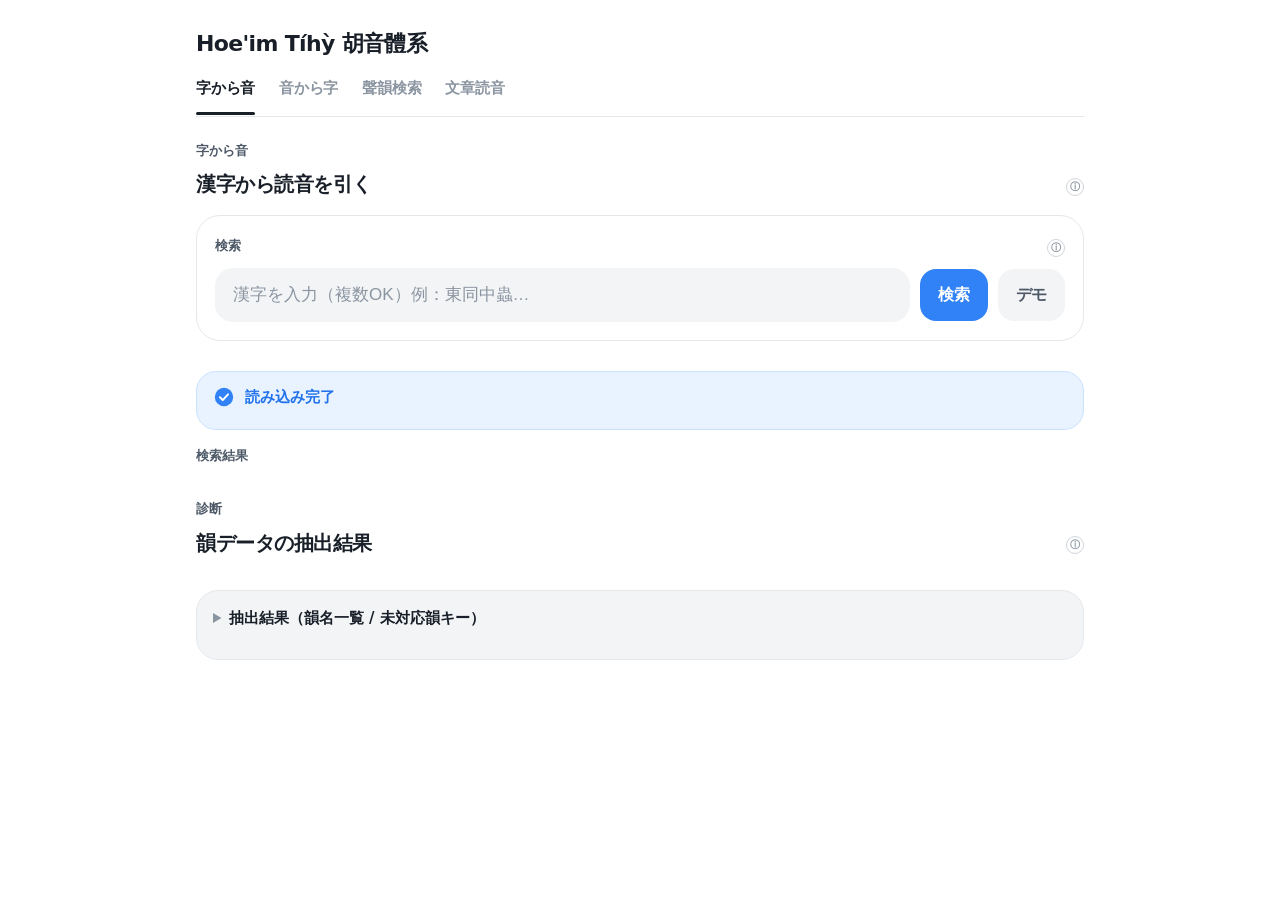
==== index.html @ c892bff5 "Add files via upload" ====
<!doctype html>
<html lang="ja">
<head>
  <meta charset="utf-8" />
  <meta name="viewport" content="width=device-width,initial-scale=1" />
  <title>Hoe'im Tíhỳ 胡音體系 | 字から音</title>
  <link rel="stylesheet" href="./site.css?v=20260403n" />
</head>
<body>
<div class="wrap">
  <header class="siteHeader">
    <a class="brand" href="./index.html">Hoe'im Tíhỳ 胡音體系</a>
    <nav class="siteTabs" aria-label="Section navigation">
      <a class="siteTab current" href="./index.html">字から音</a>
      <a class="siteTab" href="./sound-search.html">音から字</a>
      <a class="siteTab" href="./mc-tools.html">聲韻検索</a>
      <a class="siteTab" href="./text-reader.html">文章読音</a>
    </nav>
  </header>

  <section class="card toolCard">
    <div>
      <div class="sectionLabel">字から音</div>
      <div class="sectionHeaderRow">
        <h2 class="sectionTitle">漢字から読音を引く</h2>
        <details class="infoToggle">
          <summary aria-label="このページと使い方"><span class="infoIcon" aria-hidden="true">ⓘ</span></summary>
          <div class="infoPanel">
            <div class="infoLine">同じ辞書を使って、字から音、音から字、聲韻検索、文章読音を切り替えながら確認できます。</div>
            <div class="infoLine">複数字をまとめて検索して、読音と中古音情報を一件ずつ確認できます。</div>
          </div>
        </details>
      </div>
    </div>

    <div class="filterPanel searchPanel">
      <div class="sectionHeaderRow sectionHeaderRowLabel">
        <div class="sectionLabel">検索</div>
        <details class="infoToggle">
          <summary aria-label="検索ヒント"><span class="infoIcon" aria-hidden="true">ⓘ</span></summary>
          <div class="infoPanel">同一字に複数音があればリスト表示します。</div>
        </details>
      </div>
      <div class="row">
        <input id="q" type="text" aria-label="検索する漢字" placeholder="漢字を入力（複数OK）例：東同中蟲…" autocomplete="off" />
        <button id="searchBtn" class="btnAccent">検索</button>
        <button id="demoBtn" class="btnSecondary">デモ</button>
      </div>
    </div>

    <div id="status" class="status warn">辞書を自動読み込み中…</div>

    <div>
      <div class="sectionLabel">検索結果</div>
      <div id="out" class="out"></div>
    </div>
  </section>

  <section class="card toolCard">
    <div>
      <div class="sectionLabel">診断</div>
      <div class="sectionHeaderRow">
        <h2 class="sectionTitle">韻データの抽出結果</h2>
        <details class="infoToggle">
          <summary aria-label="この欄の説明"><span class="infoIcon" aria-hidden="true">ⓘ</span></summary>
          <div class="infoPanel">辞書読み込み時に収集した韻名一覧と未対応キーを確認できます。</div>
        </details>
      </div>
    </div>
    <details>
      <summary>抽出結果（韻名一覧 / 未対応韻キー）</summary>
      <div class="small">
        <div class="mono" style="margin:8px 0 4px">韻名（rimeName）一覧</div>
        <textarea id="rimeNames" readonly></textarea>
        <div class="mono" style="margin:10px 0 4px">未対応の韻キー（RIME_ROMAN に無い）</div>
        <textarea id="missingKeys" readonly></textarea>
      </div>
    </details>
  </section>
</div>

<script src="./Kuankhiunn0704.txt.js?v=20260331a"></script>
<script src="./dictionary-core.js?v=20260421a"></script>
<script>
const core = window.HuDictionaryCore;
let dictionary = null;
const DEFAULT_SOURCE_URL = `./${core.LOCAL_SOURCE_NAME}`;

function setStatus(msg, kind = "warn"){
  const el = document.getElementById("status");
  el.className = `status ${kind}`;
  if (kind === "ok") {
    el.innerHTML = `
      <span class="statusContent">
        <span class="statusCheck" aria-hidden="true">
          <svg viewBox="0 0 24 24" focusable="false">
            <circle class="statusCheckCircle" cx="12" cy="12" r="10"></circle>
            <path class="statusCheckMark" d="M7.6 12.3l3 3.1 5.8-6.2"></path>
          </svg>
        </span>
        <span class="statusText">${core.escapeHtml(msg)}</span>
      </span>
    `;
    return;
  }
  el.textContent = msg;
}

function fillDiagnostics(dict){
  document.getElementById("rimeNames").value = dict.rimeNames.join("\n");
  document.getElementById("missingKeys").value = dict.missingKeys.join("\n");
}

function render(){
  const out = document.getElementById("out");
  out.innerHTML = "";

  if (!dictionary){
    out.innerHTML = '<div class="status warn">DBが未読み込みです。</div>';
    return;
  }

  const input = document.getElementById("q").value.trim();
  if (!input) return;

  const chars = Array.from(input).filter(core.isCjkIdeograph);
  if (chars.length === 0) return;

  for (const ch of chars){
    const hits = dictionary.charIndex.get(ch) || [];
    const block = document.createElement("div");
    block.className = "charBlock";

    const title = document.createElement("div");
    title.className = "charTitle";
    title.innerHTML = `<div class="han">${core.escapeHtml(ch)}</div><div class="meta">一致件数：${hits.length}</div>`;
    block.appendChild(title);

    if (!hits.length){
      const empty = document.createElement("div");
      empty.className = "status warn";
      empty.textContent = "該当なし";
      block.appendChild(empty);
      out.appendChild(block);
      continue;
    }

    hits.forEach((entry, index) => {
      const div = document.createElement("div");
      div.className = "entry";
      div.innerHTML = `
        <div class="entryHeader">
          <span class="tag">#${index + 1}</span>
          <span class="tag">小韻：${core.escapeHtml(entry.xiaoyun)}</span>
          <span class="tag">中古：${core.escapeHtml(entry.mc.initialMu)} + ${core.escapeHtml(entry.mc.rimeKey)}（${core.escapeHtml(entry.mc.tone)}）</span>
        </div>
        <div class="reading mono">${core.escapeHtml(entry.conv.ok ? entry.conv.reading : "（変換エラー）")}</div>
        <div class="small mono">${core.escapeHtml(entry.conv.ok ? `init=${entry.conv.debug.initialRoman || "∅"} / rime=${entry.conv.debug.rimeRoman} / 乙類=${entry.conv.debug.isB}` : entry.conv.error)}</div>
      `;
      block.appendChild(div);
    });

    out.appendChild(block);
  }
}

async function loadDictionary(rawUrl = DEFAULT_SOURCE_URL){
  try {
    setStatus(`取得中… ${core.normalizeTextUrl(rawUrl)}`, "warn");
    const result = await core.loadDictionaryFromUrl(rawUrl);
    dictionary = result.dictionary;
    fillDiagnostics(dictionary);
    setStatus(
      "読み込み完了",
      dictionary.stats.missingCount ? "warn" : "ok"
    );
    render();
  } catch (error) {
    setStatus(`取得失敗：${String(error)}`, "bad");
  }
}

document.getElementById("searchBtn").addEventListener("click", render);
document.getElementById("q").addEventListener("keydown", (e) => {
  if (e.key === "Enter") render();
});
document.getElementById("demoBtn").addEventListener("click", () => {
  document.getElementById("q").value = "春眠不覺曉";
  render();
});

window.addEventListener("DOMContentLoaded", () => {
  loadDictionary();
});
</script>
</body>
</html>
---- site.css ----
:root {
  color-scheme: light;
  --bg: #ffffff;
  --surface: #ffffff;
  --surface-soft: #f2f4f6;
  --surface-muted: #eef2f5;
  --surface-accent: #e8f3ff;
  --line: #e5e8eb;
  --line-strong: #d1d6db;
  --text: #191f28;
  --text-soft: #4e5968;
  --text-muted: #8b95a1;
  --accent: #3182f6;
  --accent-strong: #2272eb;
  --accent-soft: #e8f3ff;
  --accent-line: #c9e2ff;
  --danger: #f04452;
  --danger-soft: #ffeeee;
  --danger-line: #ffd4d6;
  --shadow-sm: 0 1px 2px rgba(2, 32, 71, 0.04), 0 8px 24px rgba(2, 32, 71, 0.04);
  --shadow-focus: 0 0 0 4px rgba(49, 130, 246, 0.15);
}

* {
  box-sizing: border-box;
}

html {
  background: var(--bg);
}

body {
  margin: 0;
  background: var(--bg);
  color: var(--text);
  font-family: system-ui, -apple-system, "Segoe UI", Roboto, "Noto Sans JP", sans-serif;
  line-height: 1.5;
}

a {
  color: inherit;
}

.wrap {
  display: flex;
  flex-direction: column;
  gap: 18px;
  max-width: 920px;
  margin: 0 auto;
  padding: 28px 16px 40px;
}

.siteHeader {
  display: flex;
  flex-direction: column;
  gap: 18px;
  padding: 0 0 6px;
}

.brand {
  display: inline-block;
  text-decoration: none;
  color: var(--text);
  font-size: 22px;
  line-height: 31px;
  font-weight: 700;
  letter-spacing: -0.03em;
}

.siteTabs {
  display: flex;
  align-items: center;
  gap: 24px;
  overflow-x: auto;
  padding-bottom: 2px;
  border-bottom: 1px solid var(--line);
  scrollbar-width: none;
}

.siteTabs::-webkit-scrollbar {
  display: none;
}

.siteTab {
  position: relative;
  flex: 0 0 auto;
  padding: 0 0 14px;
  text-decoration: none;
  color: var(--text-muted);
  font-size: 15px;
  line-height: 22.5px;
  font-weight: 600;
  letter-spacing: -0.015em;
  transition: color 0.18s ease;
}

.siteTab:hover,
.siteTab.current {
  color: var(--text);
}

.siteTab.current::after {
  content: "";
  position: absolute;
  left: 0;
  right: 0;
  bottom: -1px;
  height: 3px;
  border-radius: 999px;
  background: var(--text);
}

.pageLead {
  margin: 0 0 14px;
  color: var(--text-soft);
  font-size: 15px;
  line-height: 22.5px;
  max-width: 680px;
}

.infoToggle {
  position: relative;
  display: inline-block;
  flex: 0 0 auto;
  margin: 0;
  padding: 0;
  border: 0;
  background: transparent;
}

.infoToggle summary {
  display: inline-flex;
  align-items: center;
  justify-content: center;
  width: 18px;
  height: 18px;
  padding: 0;
  border-radius: 999px;
  border: 1px solid var(--line-strong);
  background: var(--surface);
  box-shadow: none;
  color: var(--text-muted);
  cursor: pointer;
  list-style: none;
  font-size: 10px;
  line-height: 1;
  font-weight: 700;
  transition: background-color 0.18s ease, color 0.18s ease, border-color 0.18s ease, box-shadow 0.18s ease;
}

.infoToggle summary::-webkit-details-marker {
  display: none;
}

.infoToggle summary:hover {
  background: var(--surface-soft);
  color: var(--text-soft);
}

.infoToggle[open] summary {
  background: var(--surface);
  color: var(--accent-strong);
  border-color: var(--accent-strong);
  box-shadow: 0 8px 20px rgba(49, 130, 246, 0.12);
}

.infoIcon {
  display: inline-flex;
  align-items: center;
  justify-content: center;
  width: 100%;
  height: 100%;
  color: currentColor;
  font-size: 10px;
  line-height: 1;
  font-weight: 700;
  font-style: normal;
}

.infoToggle[open] .infoIcon {
  color: currentColor;
}

.infoPanel {
  position: absolute;
  right: 0;
  left: auto;
  top: calc(100% + 12px);
  z-index: 40;
  width: min(420px, calc(100vw - 48px));
  padding: 14px 16px;
  border: 1px solid var(--line);
  border-radius: 22px;
  background: var(--surface);
  color: var(--text-soft);
  box-shadow: 0 18px 40px rgba(25, 31, 40, 0.12), 0 2px 6px rgba(25, 31, 40, 0.06);
  font-size: 15px;
  line-height: 22.5px;
  animation: infoPopupIn 180ms ease-out;
}

.infoLine + .infoLine {
  margin-top: 8px;
}

@keyframes infoPopupIn {
  0% {
    opacity: 0;
    transform: translateY(-4px) scale(0.98);
  }
  100% {
    opacity: 1;
    transform: translateY(0) scale(1);
  }
}

.sectionHeaderRow {
  display: flex;
  align-items: center;
  justify-content: space-between;
  gap: 12px;
}

.sectionHeaderRowLabel {
  margin-bottom: 10px;
}

.sectionHeaderRow .sectionTitle,
.sectionHeaderRow .sectionLabel {
  margin: 0;
}

.card {
  padding: 0;
  border: 0;
  border-radius: 0;
  background: transparent;
  box-shadow: none;
}

.grid2 {
  display: grid;
  grid-template-columns: 1fr 1fr;
  gap: 12px;
}

.row {
  display: flex;
  flex-wrap: wrap;
  align-items: center;
  gap: 10px;
}

.actionRow {
  margin-top: 18px;
}

input[type="text"],
input[type="url"],
textarea {
  appearance: none;
  width: 100%;
  border: 0;
  border-radius: 18px;
  background: var(--surface-soft);
  color: var(--text);
  transition: box-shadow 0.18s ease, background-color 0.18s ease;
}

input[type="text"],
input[type="url"] {
  flex: 1 1 280px;
  min-width: 0;
  min-height: 54px;
  padding: 0 18px;
  font-size: 17px;
  line-height: 25.5px;
  font-weight: 500;
}

textarea {
  min-height: 148px;
  padding: 16px 18px;
  resize: vertical;
  font-size: 15px;
  line-height: 22.5px;
  font-family: system-ui, -apple-system, "Segoe UI", Roboto, "Noto Sans JP", sans-serif;
}

input::placeholder,
textarea::placeholder {
  color: var(--text-muted);
}

input[type="text"]:focus,
input[type="url"]:focus,
textarea:focus {
  outline: none;
  background: var(--surface);
  box-shadow: var(--shadow-focus);
}

#rimeNames,
#missingKeys {
  font-family: ui-monospace, SFMono-Regular, Menlo, Consolas, monospace;
  font-size: 13px;
  line-height: 19.5px;
}

button {
  touch-action: manipulation;
  -webkit-tap-highlight-color: rgba(0, 0, 0, 0);
  display: inline-flex;
  align-items: center;
  justify-content: center;
  min-height: 52px;
  padding: 0 18px;
  border: 0;
  border-radius: 16px;
  background: var(--surface-soft);
  color: var(--text-soft);
  cursor: pointer;
  font-size: 16px;
  line-height: 24px;
  font-weight: 600;
  letter-spacing: -0.02em;
  transition: background-color 0.18s ease, color 0.18s ease, box-shadow 0.18s ease, transform 0.18s ease;
}

button:hover {
  background: var(--surface-muted);
}

button:focus-visible {
  outline: none;
  box-shadow: var(--shadow-focus);
}

button:active {
  transform: translateY(1px);
}

.btnAccent {
  background: var(--accent);
  color: #ffffff;
}

.btnAccent:hover {
  background: var(--accent-strong);
}

.btnSecondary {
  background: var(--surface-soft);
  color: var(--text-soft);
}

.btnSecondary:hover {
  background: var(--surface-muted);
  color: var(--text);
}

.hint {
  margin-top: 10px;
  color: var(--text-soft);
  font-size: 13px;
  line-height: 19.5px;
}

.status {
  margin-top: 14px;
  padding: 14px 16px;
  border: 1px solid var(--line);
  border-radius: 20px;
  background: var(--surface-soft);
  color: var(--text-soft);
  font-size: 15px;
  line-height: 22.5px;
  font-weight: 600;
}

.statusContent {
  display: inline-flex;
  align-items: center;
  gap: 10px;
}

.statusText {
  display: inline-block;
}

.statusCheck {
  width: 22px;
  height: 22px;
  flex: 0 0 auto;
}

.statusCheck svg {
  display: block;
  width: 100%;
  height: 100%;
}

.statusCheckCircle {
  fill: var(--accent);
  transform-origin: 50% 50%;
  animation: statusCheckPop 360ms cubic-bezier(0.2, 0.9, 0.28, 1.12) both;
}

.statusCheckMark {
  fill: none;
  stroke: #ffffff;
  stroke-width: 2.2;
  stroke-linecap: round;
  stroke-linejoin: round;
  stroke-dasharray: 16;
  stroke-dashoffset: 16;
  animation: statusCheckDraw 260ms ease-out 120ms forwards;
}

.ok {
  background: var(--accent-soft);
  border-color: var(--accent-line);
  color: var(--accent-strong);
}

.warn {
  background: var(--surface-soft);
  border-color: var(--line);
  color: var(--text-soft);
}

.bad {
  background: var(--danger-soft);
  border-color: var(--danger-line);
  color: var(--danger);
}

@keyframes statusCheckPop {
  0% {
    opacity: 0;
    transform: scale(0.72);
  }
  100% {
    opacity: 1;
    transform: scale(1);
  }
}

@keyframes statusCheckDraw {
  0% {
    stroke-dashoffset: 16;
  }
  100% {
    stroke-dashoffset: 0;
  }
}

.out {
  display: flex;
  flex-direction: column;
  gap: 16px;
  margin-top: 16px;
}

.charBlock {
  padding: 18px;
  border: 1px solid var(--line);
  border-radius: 24px;
  background: var(--surface-soft);
}

.charTitle {
  display: flex;
  align-items: center;
  justify-content: space-between;
  gap: 12px;
  flex-wrap: wrap;
}

.han,
.readingHeading {
  color: var(--text);
  font-size: 22px;
  line-height: 31px;
  font-weight: 700;
  letter-spacing: -0.03em;
}

.meta {
  color: var(--text-soft);
  font-size: 13px;
  line-height: 19.5px;
}

.entry {
  margin-top: 12px;
  padding: 16px;
  border-radius: 22px;
  background: var(--surface);
  box-shadow: inset 0 0 0 1px var(--line);
}

.entryHeader {
  display: flex;
  align-items: center;
  flex-wrap: wrap;
  gap: 8px;
}

.tag {
  display: inline-flex;
  align-items: center;
  min-height: 28px;
  padding: 0 10px;
  border-radius: 999px;
  background: var(--surface-soft);
  color: var(--text-soft);
  box-shadow: inset 0 0 0 1px var(--line);
  font-size: 12px;
  line-height: 18px;
  font-weight: 600;
}

.mono {
  font-family: ui-monospace, SFMono-Regular, Menlo, Consolas, monospace;
}

.reading {
  margin-top: 10px;
  color: var(--text);
  font-size: 20px;
  line-height: 29px;
  font-weight: 700;
}

.small {
  margin-top: 8px;
  color: var(--text-soft);
  font-size: 13px;
  line-height: 19.5px;
}

.resultsSummary {
  padding: 12px 14px;
  border-radius: 18px;
  background: var(--surface-soft);
  color: var(--text-soft);
  font-size: 13px;
  line-height: 19.5px;
}

.resultsSummary:empty,
.selectionMeta:empty {
  display: none;
}

.charGrid {
  display: grid;
  grid-template-columns: repeat(auto-fit, minmax(140px, 1fr));
  gap: 12px;
  margin-top: 14px;
}

.charTile {
  min-width: 0;
  padding: 16px 14px;
  border: 1px solid var(--line);
  border-radius: 22px;
  background: var(--surface);
  text-align: left;
}

.charTileHan {
  color: var(--text);
  font-size: 28px;
  line-height: 1.05;
  font-weight: 700;
  letter-spacing: -0.03em;
}

.charTileMeta {
  margin-top: 8px;
  color: var(--text-soft);
  font-size: 12px;
  line-height: 18px;
}

.charTileReadings {
  display: flex;
  flex-wrap: wrap;
  justify-content: flex-start;
  gap: 6px;
  margin-top: 12px;
}

.readingChip {
  display: inline-flex;
  align-items: center;
  min-height: 28px;
  padding: 0 10px;
  border-radius: 999px;
  background: var(--surface-soft);
  color: var(--text-soft);
  box-shadow: inset 0 0 0 1px rgba(78, 89, 104, 0.08);
  font-size: 12px;
  line-height: 18px;
  font-weight: 600;
}

.readingChip.matched {
  background: var(--accent-soft);
  color: var(--accent-strong);
  box-shadow: inset 0 0 0 1px var(--accent-line);
}

details {
  margin-top: 16px;
  padding: 0 16px 16px;
  border: 1px solid var(--line);
  border-radius: 22px;
  background: var(--surface-soft);
}

summary {
  padding: 16px 0 14px;
  cursor: pointer;
  color: var(--text);
  font-size: 15px;
  line-height: 22.5px;
  font-weight: 600;
}

summary::marker {
  color: var(--text-muted);
}

.toolGrid {
  display: grid;
  grid-template-columns: minmax(0, 1.15fr) minmax(0, 0.85fr);
  gap: 16px;
  margin-top: 16px;
}

.toolCard {
  display: flex;
  flex-direction: column;
  gap: 16px;
}

.sectionTitle {
  margin: 0;
  color: var(--text);
  font-size: 20px;
  line-height: 29px;
  font-weight: 700;
  letter-spacing: -0.025em;
}

.sectionLead {
  margin: 0;
  color: var(--text-soft);
  font-size: 15px;
  line-height: 22.5px;
}

.filterPanels {
  display: grid;
  grid-template-columns: 1fr 1fr;
  gap: 14px;
}

.filterPanel {
  padding: 18px;
  border: 1px solid var(--line);
  border-radius: 24px;
  background: var(--surface-soft);
}

.searchPanel {
  background: var(--surface);
}

.filterPanelWide {
  grid-column: 1 / -1;
}

.sectionLabel {
  margin: 0 0 10px;
  color: var(--text-soft);
  font-size: 13px;
  line-height: 19.5px;
  font-weight: 600;
}

.optionGroupStack {
  display: flex;
  flex-direction: column;
  gap: 14px;
}

.optionGroup {
  display: flex;
  flex-direction: column;
  gap: 8px;
}

.optionGroupTitle {
  margin: 0;
  color: var(--text);
  font-size: 15px;
  line-height: 22.5px;
  font-weight: 700;
}

.optionGrid {
  display: flex;
  flex-wrap: wrap;
  gap: 8px;
  max-height: 320px;
  overflow: auto;
}

.optionChip {
  min-height: 38px;
  padding: 0 12px;
  border-radius: 999px;
  background: var(--surface);
  color: var(--text-soft);
  box-shadow: inset 0 0 0 1px var(--line);
  font-size: 14px;
  line-height: 21px;
  font-weight: 600;
}

.optionChip:hover {
  background: var(--surface-muted);
}

.optionChip.selected {
  background: var(--accent-soft);
  color: var(--accent-strong);
  box-shadow: inset 0 0 0 1px var(--accent-line);
}

.optionChip.selected:hover {
  background: var(--accent-soft);
}

.selectionMeta {
  color: var(--text-soft);
  font-size: 13px;
  line-height: 19.5px;
}

.textAreaInput,
.textAreaOutput {
  min-height: 180px;
  font-size: 17px;
  line-height: 25.5px;
}

.textAreaOutput {
  min-height: 220px;
}

.transcriptionComposer {
  min-height: 220px;
  padding: 16px 18px;
  border: 1px solid var(--line);
  border-radius: 24px;
  background: var(--surface-soft);
  color: var(--text);
  font-size: 17px;
  line-height: 2;
  white-space: pre-wrap;
  word-break: break-word;
}

.transcriptionToken {
  display: inline;
  color: var(--text);
}

.transcriptionHoverTarget {
  display: inline-block;
  cursor: default;
}

.transcriptionMissing {
  color: var(--text-soft);
}

.transcriptionChoices {
  display: inline-flex;
  flex-wrap: wrap;
  gap: 6px;
  margin: 0 2px;
  vertical-align: middle;
}

.transcriptionChoice {
  min-height: 24px;
  padding: 0 8px;
  border-radius: 999px;
  background: var(--surface);
  color: var(--text-soft);
  box-shadow: inset 0 0 0 1px var(--line);
  font-size: 12px;
  line-height: 18px;
  font-weight: 600;
}

.transcriptionChoice:hover {
  background: var(--surface-muted);
}

.transcriptionChoice.selected {
  background: var(--accent-soft);
  color: var(--accent-strong);
  box-shadow: inset 0 0 0 1px var(--accent-line);
}

.transcriptionChoice.selected:hover {
  background: var(--accent-soft);
}

.floatingMemo {
  position: fixed;
  left: 0;
  top: 0;
  z-index: 1000;
  display: none;
  min-height: 24px;
  padding: 4px 8px;
  border: 1px solid rgba(0, 0, 0, 0.08);
  border-radius: 10px;
  background: rgba(25, 31, 40, 0.96);
  color: #ffffff;
  box-shadow: 0 10px 24px rgba(0, 0, 0, 0.18);
  font-size: 12px;
  line-height: 18px;
  font-weight: 600;
  white-space: nowrap;
  pointer-events: none;
}

.floatingMemo.visible {
  display: block;
}

@media (max-width: 760px) {
  .wrap {
    padding: 14px 12px 28px;
  }

  .siteHeader,
  .card {
    padding: 0;
    border-radius: 0;
  }

  .brand {
    font-size: 20px;
    line-height: 29px;
  }

  .siteTabs {
    gap: 20px;
  }

  .grid2,
  .toolGrid,
  .filterPanels {
    grid-template-columns: 1fr;
  }

  .row > input[type="text"],
  .row > input[type="url"] {
    flex-basis: 100%;
  }

  .row > button {
    flex: 1 1 140px;
  }

  .charGrid {
    grid-template-columns: repeat(auto-fit, minmax(128px, 1fr));
  }

  .transcriptionComposer,
  .textAreaInput,
  .textAreaOutput {
    min-height: 180px;
  }
}
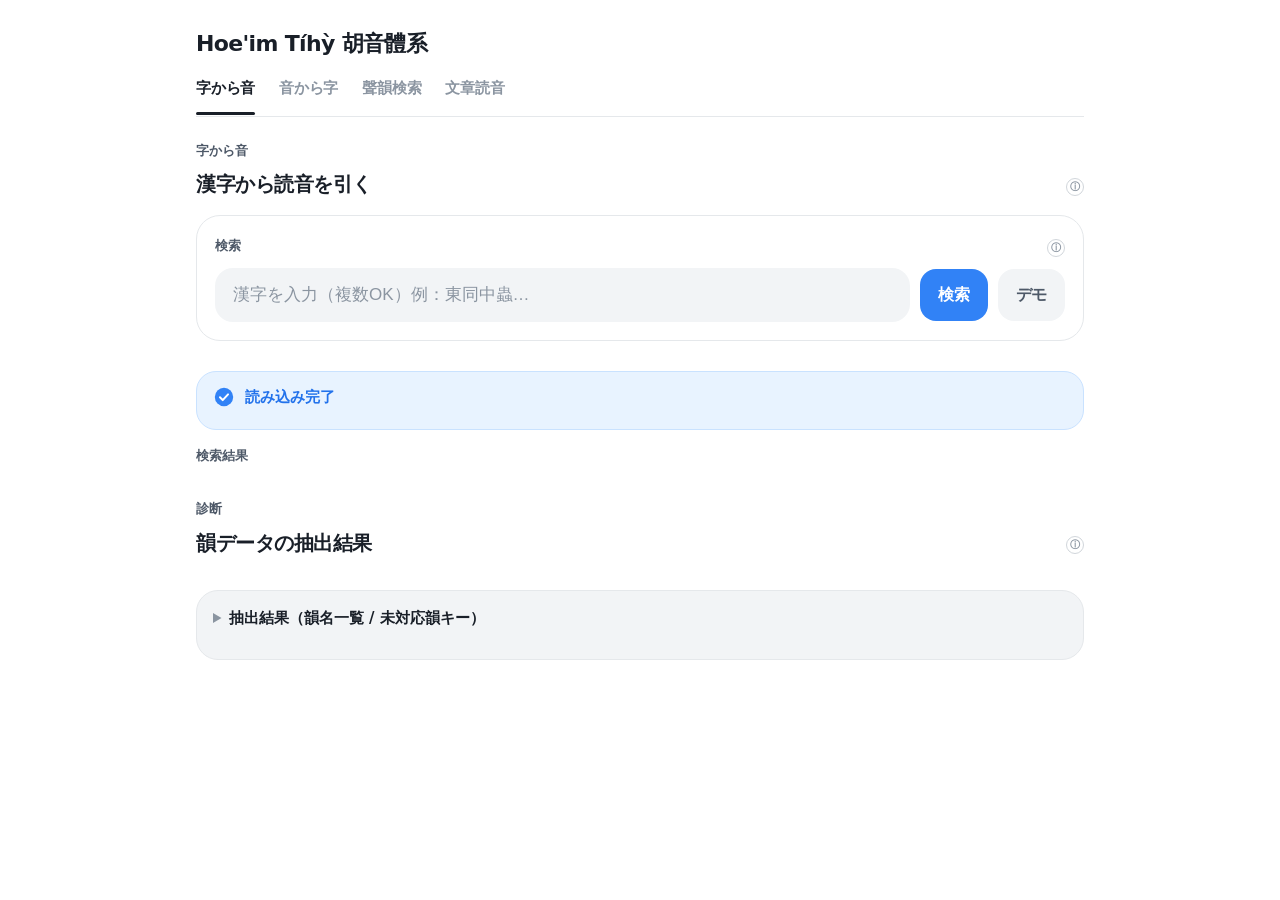
==== commit cb1a5ae1: "Add files via upload" ====
--- a/index.html
+++ b/index.html
@@ -4,7 +4,7 @@
   <meta charset="utf-8" />
   <meta name="viewport" content="width=device-width,initial-scale=1" />
   <title>Hoe'im Tíhỳ 胡音體系 | 字から音</title>
-  <link rel="stylesheet" href="./site.css?v=20260403n" />
+  <link rel="stylesheet" href="./site.css?v=20260512a" />
 </head>
 <body>
 <div class="wrap">
@@ -80,7 +80,7 @@
 </div>
 
 <script src="./Kuankhiunn0704.txt.js?v=20260331a"></script>
-<script src="./dictionary-core.js?v=20260421a"></script>
+<script src="./dictionary-core.js?v=20260512a"></script>
 <script>
 const core = window.HuDictionaryCore;
 let dictionary = null;
@@ -111,6 +111,33 @@
   document.getElementById("missingKeys").value = dict.missingKeys.join("\n");
 }
 
+function renderCharEntry(entry, index){
+  const isPure = entry.readingType === core.READING_TYPE_PURE;
+  const div = document.createElement("div");
+  div.className = isPure ? "entry entryPure" : "entry";
+
+  if (isPure) {
+    div.innerHTML = `
+      <div class="entryHeader">
+        <span class="tag tagPure">#${core.escapeHtml(entry.readingLabel || core.PURE_READING_LABEL)}</span>
+      </div>
+      <div class="reading readingPure mono">${core.escapeHtml(entry.reading)}</div>
+    `;
+    return div;
+  }
+
+  div.innerHTML = `
+    <div class="entryHeader">
+      <span class="tag">#${index + 1}</span>
+      <span class="tag">小韻：${core.escapeHtml(entry.xiaoyun)}</span>
+      <span class="tag">中古：${core.escapeHtml(entry.mc.initialMu)} + ${core.escapeHtml(entry.mc.rimeKey)}（${core.escapeHtml(entry.mc.tone)}）</span>
+    </div>
+    <div class="reading mono">${core.escapeHtml(entry.conv.ok ? entry.conv.reading : "（変換エラー）")}</div>
+    <div class="small mono">${core.escapeHtml(entry.conv.ok ? `init=${entry.conv.debug.initialRoman || "∅"} / rime=${entry.conv.debug.rimeRoman} / 乙類=${entry.conv.debug.isB}` : entry.conv.error)}</div>
+  `;
+  return div;
+}
+
 function render(){
   const out = document.getElementById("out");
   out.innerHTML = "";
@@ -146,18 +173,7 @@
     }
 
     hits.forEach((entry, index) => {
-      const div = document.createElement("div");
-      div.className = "entry";
-      div.innerHTML = `
-        <div class="entryHeader">
-          <span class="tag">#${index + 1}</span>
-          <span class="tag">小韻：${core.escapeHtml(entry.xiaoyun)}</span>
-          <span class="tag">中古：${core.escapeHtml(entry.mc.initialMu)} + ${core.escapeHtml(entry.mc.rimeKey)}（${core.escapeHtml(entry.mc.tone)}）</span>
-        </div>
-        <div class="reading mono">${core.escapeHtml(entry.conv.ok ? entry.conv.reading : "（変換エラー）")}</div>
-        <div class="small mono">${core.escapeHtml(entry.conv.ok ? `init=${entry.conv.debug.initialRoman || "∅"} / rime=${entry.conv.debug.rimeRoman} / 乙類=${entry.conv.debug.isB}` : entry.conv.error)}</div>
-      `;
-      block.appendChild(div);
+      block.appendChild(renderCharEntry(entry, index));
     });
 
     out.appendChild(block);
--- a/site.css
+++ b/site.css
@@ -14,6 +14,10 @@
   --accent-strong: #2272eb;
   --accent-soft: #e8f3ff;
   --accent-line: #c9e2ff;
+  --pure-strong: #2f7d46;
+  --pure-soft: #e8f6ea;
+  --pure-soft-strong: #d8efdd;
+  --pure-line: #bddfc4;
   --danger: #f04452;
   --danger-soft: #ffeeee;
   --danger-line: #ffd4d6;
@@ -500,6 +504,11 @@
   box-shadow: inset 0 0 0 1px var(--line);
 }
 
+.entryPure {
+  background: var(--pure-soft);
+  box-shadow: inset 0 0 0 1px var(--pure-line);
+}
+
 .entryHeader {
   display: flex;
   align-items: center;
@@ -521,6 +530,12 @@
   font-weight: 600;
 }
 
+.tagPure {
+  background: var(--pure-soft);
+  color: var(--pure-strong);
+  box-shadow: inset 0 0 0 1px var(--pure-line);
+}
+
 .mono {
   font-family: ui-monospace, SFMono-Regular, Menlo, Consolas, monospace;
 }
@@ -531,6 +546,10 @@
   font-size: 20px;
   line-height: 29px;
   font-weight: 700;
+}
+
+.readingPure {
+  color: var(--pure-strong);
 }
 
 .small {
@@ -613,6 +632,18 @@
   box-shadow: inset 0 0 0 1px var(--accent-line);
 }
 
+.readingChip.pure {
+  background: var(--pure-soft);
+  color: var(--pure-strong);
+  box-shadow: inset 0 0 0 1px var(--pure-line);
+}
+
+.readingChip.pure.matched {
+  background: var(--pure-soft-strong);
+  color: var(--pure-strong);
+  box-shadow: inset 0 0 0 1px var(--pure-line);
+}
+
 details {
   margin-top: 16px;
   padding: 0 16px 16px;
@@ -779,6 +810,10 @@
 .transcriptionToken {
   display: inline;
   color: var(--text);
+}
+
+.transcriptionToken.pure {
+  color: var(--pure-strong);
 }
 
 .transcriptionHoverTarget {
@@ -822,6 +857,26 @@
 
 .transcriptionChoice.selected:hover {
   background: var(--accent-soft);
+}
+
+.transcriptionChoice.pure {
+  background: var(--pure-soft);
+  color: var(--pure-strong);
+  box-shadow: inset 0 0 0 1px var(--pure-line);
+}
+
+.transcriptionChoice.pure:hover {
+  background: var(--pure-soft-strong);
+}
+
+.transcriptionChoice.pure.selected {
+  background: var(--pure-soft-strong);
+  color: var(--pure-strong);
+  box-shadow: inset 0 0 0 1px var(--pure-line);
+}
+
+.transcriptionChoice.pure.selected:hover {
+  background: var(--pure-soft-strong);
 }
 
 .floatingMemo {
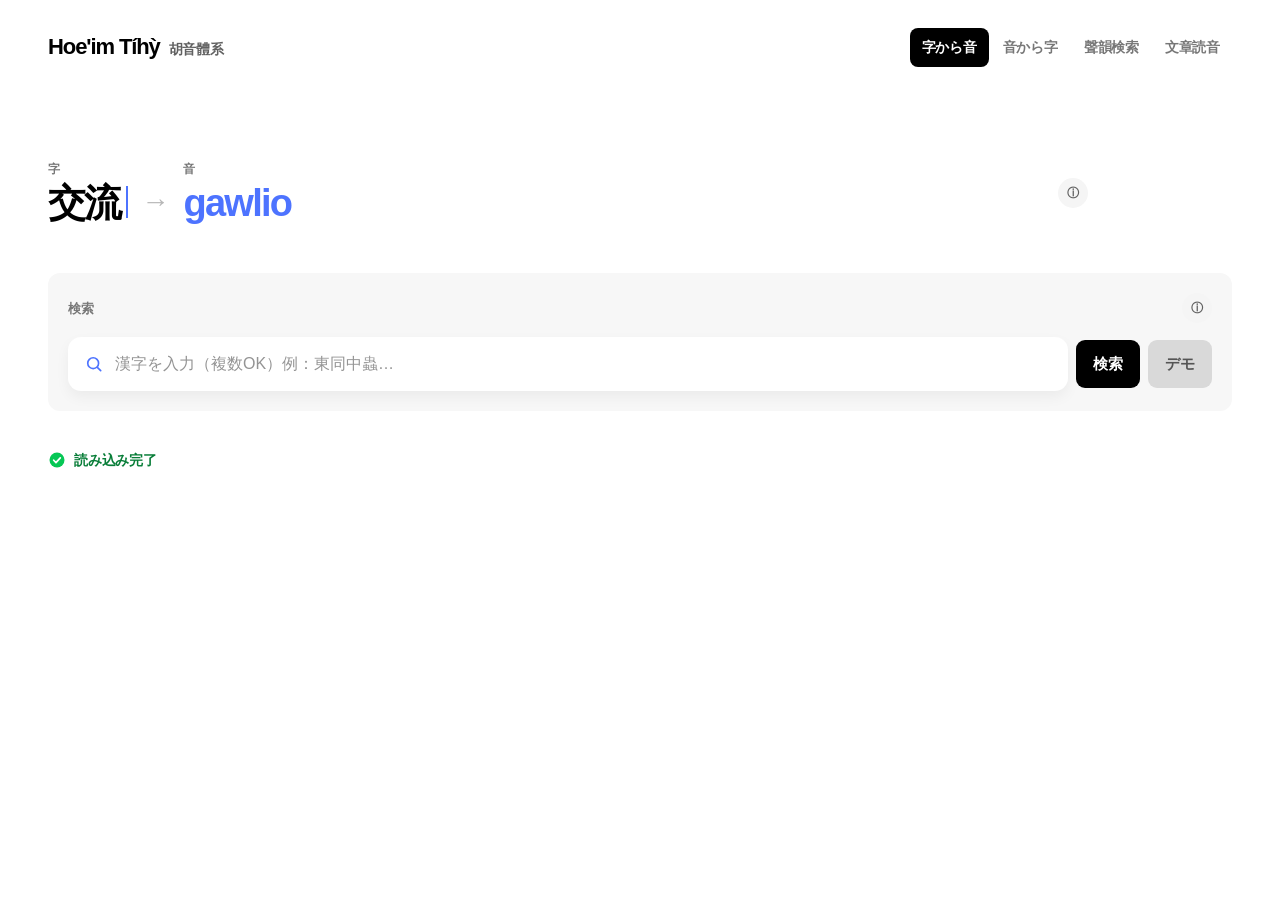
==== commit ba6a9cf6: "Add files via upload" ====
--- a/index.html
+++ b/index.html
@@ -4,12 +4,12 @@
   <meta charset="utf-8" />
   <meta name="viewport" content="width=device-width,initial-scale=1" />
   <title>Hoe'im Tíhỳ 胡音體系 | 字から音</title>
-  <link rel="stylesheet" href="./site.css?v=20260512a" />
+  <link rel="stylesheet" href="./site.css?v=20260829g" />
 </head>
 <body>
-<div class="wrap">
-  <header class="siteHeader">
-    <a class="brand" href="./index.html">Hoe'im Tíhỳ 胡音體系</a>
+<div class="appShell">
+  <header class="globalHeader">
+    <a class="brand" href="./index.html"><span>Hoe'im Tíhỳ</span><span class="brandScript">胡音體系</span></a>
     <nav class="siteTabs" aria-label="Section navigation">
       <a class="siteTab current" href="./index.html">字から音</a>
       <a class="siteTab" href="./sound-search.html">音から字</a>
@@ -18,31 +18,37 @@
     </nav>
   </header>
 
-  <section class="card toolCard">
-    <div>
-      <div class="sectionLabel">字から音</div>
-      <div class="sectionHeaderRow">
-        <h2 class="sectionTitle">漢字から読音を引く</h2>
-        <details class="infoToggle">
-          <summary aria-label="このページと使い方"><span class="infoIcon" aria-hidden="true">ⓘ</span></summary>
-          <div class="infoPanel">
-            <div class="infoLine">同じ辞書を使って、字から音、音から字、聲韻検索、文章読音を切り替えながら確認できます。</div>
-            <div class="infoLine">複数字をまとめて検索して、読音と中古音情報を一件ずつ確認できます。</div>
-          </div>
-        </details>
-      </div>
-    </div>
+  <main class="workspace">
+  <section class="toolCard">
+    <section class="toolDemo" data-tool-demo="char" aria-label="字から音の例">
+      <h1 class="visuallyHidden">漢字から読音を引く</h1>
+      <div class="toolDemoTrack" aria-hidden="true">
+        <div class="toolDemoPart"><span class="toolDemoKicker">字</span><span class="toolDemoValue toolDemoInput" data-demo-input></span></div>
+        <span class="toolDemoArrow">→</span>
+        <div class="toolDemoPart"><span class="toolDemoKicker">音</span><span class="toolDemoValue toolDemoOutput" data-demo-output></span></div>
+      </div>
+      <details class="infoToggle">
+        <summary aria-label="このページと使い方"><span class="infoIcon" aria-hidden="true">ⓘ</span></summary>
+        <div class="infoPanel">
+          <div class="infoLine">同じ辞書を使って、字から音、音から字、聲韻検索、文章読音を切り替えながら確認できます。</div>
+          <div class="infoLine">複数字をまとめて検索して、読音と中古音情報を一件ずつ確認できます。</div>
+        </div>
+      </details>
+    </section>
 
     <div class="filterPanel searchPanel">
       <div class="sectionHeaderRow sectionHeaderRowLabel">
         <div class="sectionLabel">検索</div>
         <details class="infoToggle">
           <summary aria-label="検索ヒント"><span class="infoIcon" aria-hidden="true">ⓘ</span></summary>
-          <div class="infoPanel">同一字に複数音があればリスト表示します。</div>
+          <div class="infoPanel">同一字に複数音があればリスト表示します。異体字・日本字形・簡体字でも検索できます。</div>
         </details>
       </div>
       <div class="row">
-        <input id="q" type="text" aria-label="検索する漢字" placeholder="漢字を入力（複数OK）例：東同中蟲…" autocomplete="off" />
+        <label class="searchField">
+          <svg class="searchFieldIcon" viewBox="0 0 24 24" aria-hidden="true"><circle cx="11" cy="11" r="6.5"></circle><path d="m16 16 4 4"></path></svg>
+          <input id="q" type="text" aria-label="検索する漢字" placeholder="漢字を入力（複数OK）例：東同中蟲…" autocomplete="off" />
+        </label>
         <button id="searchBtn" class="btnAccent">検索</button>
         <button id="demoBtn" class="btnSecondary">デモ</button>
       </div>
@@ -50,37 +56,19 @@
 
     <div id="status" class="status warn">辞書を自動読み込み中…</div>
 
-    <div>
+    <div id="resultsArea" class="resultsArea" hidden>
       <div class="sectionLabel">検索結果</div>
       <div id="out" class="out"></div>
     </div>
   </section>
-
-  <section class="card toolCard">
-    <div>
-      <div class="sectionLabel">診断</div>
-      <div class="sectionHeaderRow">
-        <h2 class="sectionTitle">韻データの抽出結果</h2>
-        <details class="infoToggle">
-          <summary aria-label="この欄の説明"><span class="infoIcon" aria-hidden="true">ⓘ</span></summary>
-          <div class="infoPanel">辞書読み込み時に収集した韻名一覧と未対応キーを確認できます。</div>
-        </details>
-      </div>
-    </div>
-    <details>
-      <summary>抽出結果（韻名一覧 / 未対応韻キー）</summary>
-      <div class="small">
-        <div class="mono" style="margin:8px 0 4px">韻名（rimeName）一覧</div>
-        <textarea id="rimeNames" readonly></textarea>
-        <div class="mono" style="margin:10px 0 4px">未対応の韻キー（RIME_ROMAN に無い）</div>
-        <textarea id="missingKeys" readonly></textarea>
-      </div>
-    </details>
-  </section>
+  </main>
 </div>
 
 <script src="./Kuankhiunn0704.txt.js?v=20260331a"></script>
-<script src="./dictionary-core.js?v=20260512a"></script>
+<script src="./frequency-reading-overrides.js?v=20260901f"></script>
+<script src="./dictionary-core.js?v=20260901f"></script>
+<script src="./tool-demo-terms.js?v=20260901c"></script>
+<script src="./tool-demos.js?v=20260901a"></script>
 <script>
 const core = window.HuDictionaryCore;
 let dictionary = null;
@@ -106,13 +94,9 @@
   el.textContent = msg;
 }
 
-function fillDiagnostics(dict){
-  document.getElementById("rimeNames").value = dict.rimeNames.join("\n");
-  document.getElementById("missingKeys").value = dict.missingKeys.join("\n");
-}
-
 function renderCharEntry(entry, index){
   const isPure = entry.readingType === core.READING_TYPE_PURE;
+  const displayedReading = typeof entry.reading === "string" && entry.reading ? entry.reading : (entry.conv?.ok ? entry.conv.reading : "（変換エラー）");
   const div = document.createElement("div");
   div.className = isPure ? "entry entryPure" : "entry";
 
@@ -132,7 +116,7 @@
       <span class="tag">小韻：${core.escapeHtml(entry.xiaoyun)}</span>
       <span class="tag">中古：${core.escapeHtml(entry.mc.initialMu)} + ${core.escapeHtml(entry.mc.rimeKey)}（${core.escapeHtml(entry.mc.tone)}）</span>
     </div>
-    <div class="reading mono">${core.escapeHtml(entry.conv.ok ? entry.conv.reading : "（変換エラー）")}</div>
+    <div class="reading mono">${core.escapeHtml(displayedReading)}</div>
     <div class="small mono">${core.escapeHtml(entry.conv.ok ? `init=${entry.conv.debug.initialRoman || "∅"} / rime=${entry.conv.debug.rimeRoman} / 乙類=${entry.conv.debug.isB}` : entry.conv.error)}</div>
   `;
   return div;
@@ -140,7 +124,9 @@
 
 function render(){
   const out = document.getElementById("out");
+  const resultsArea = document.getElementById("resultsArea");
   out.innerHTML = "";
+  resultsArea.hidden = true;
 
   if (!dictionary){
     out.innerHTML = '<div class="status warn">DBが未読み込みです。</div>';
@@ -153,8 +139,10 @@
   const chars = Array.from(input).filter(core.isCjkIdeograph);
   if (chars.length === 0) return;
 
+  resultsArea.hidden = false;
+
   for (const ch of chars){
-    const hits = dictionary.charIndex.get(ch) || [];
+    const hits = core.getCharacterEntries(dictionary, ch);
     const block = document.createElement("div");
     block.className = "charBlock";
 
@@ -185,7 +173,7 @@
     setStatus(`取得中… ${core.normalizeTextUrl(rawUrl)}`, "warn");
     const result = await core.loadDictionaryFromUrl(rawUrl);
     dictionary = result.dictionary;
-    fillDiagnostics(dictionary);
+    window.HuToolDemos?.start(dictionary);
     setStatus(
       "読み込み完了",
       dictionary.stats.missingCount ? "warn" : "ok"
--- a/site.css
+++ b/site.css
@@ -1,28 +1,29 @@
 :root {
   color-scheme: light;
-  --bg: #ffffff;
-  --surface: #ffffff;
-  --surface-soft: #f2f4f6;
-  --surface-muted: #eef2f5;
-  --surface-accent: #e8f3ff;
-  --line: #e5e8eb;
-  --line-strong: #d1d6db;
-  --text: #191f28;
-  --text-soft: #4e5968;
-  --text-muted: #8b95a1;
-  --accent: #3182f6;
-  --accent-strong: #2272eb;
-  --accent-soft: #e8f3ff;
-  --accent-line: #c9e2ff;
-  --pure-strong: #2f7d46;
-  --pure-soft: #e8f6ea;
-  --pure-soft-strong: #d8efdd;
-  --pure-line: #bddfc4;
-  --danger: #f04452;
-  --danger-soft: #ffeeee;
-  --danger-line: #ffd4d6;
-  --shadow-sm: 0 1px 2px rgba(2, 32, 71, 0.04), 0 8px 24px rgba(2, 32, 71, 0.04);
-  --shadow-focus: 0 0 0 4px rgba(49, 130, 246, 0.15);
+  --black: #000000;
+  --gray-900: #111111;
+  --gray-850: #1a1a1a;
+  --gray-700: #555555;
+  --gray-650: #616161;
+  --gray-500: #777777;
+  --gray-400: #949494;
+  --gray-300: #b7b7b7;
+  --gray-250: #c8c8c8;
+  --gray-200: #d9d9d9;
+  --gray-120: #efefef;
+  --gray-80: #f5f5f5;
+  --gray-60: #f7f7f7;
+  --white: #ffffff;
+  --off-white: #fcfcfc;
+  --blue: #4d73ff;
+  --blue-soft: #eef1ff;
+  --green: #06c755;
+  --green-soft: #e9f9ef;
+  --green-text: #087d38;
+  --red: #d42136;
+  --red-soft: #fff0f2;
+  --font-ui: "Helvetica Neue", Helvetica, Arial, "Noto Sans JP", "Noto Sans TC", "Noto Sans", sans-serif;
+  --font-mono: "Helvetica Neue", Helvetica, Arial, "Noto Sans JP", "Noto Sans TC", "Noto Sans", sans-serif;
 }
 
 * {
@@ -30,54 +31,77 @@
 }
 
 html {
-  background: var(--bg);
+  background: var(--white);
 }
 
 body {
+  min-width: 320px;
   margin: 0;
-  background: var(--bg);
-  color: var(--text);
-  font-family: system-ui, -apple-system, "Segoe UI", Roboto, "Noto Sans JP", sans-serif;
-  line-height: 1.5;
+  background: var(--white);
+  color: var(--gray-900);
+  font-family: var(--font-ui);
+  font-size: 15px;
+  line-height: 1.55;
+  font-weight: 500;
+  letter-spacing: -0.015em;
 }
 
 a {
   color: inherit;
 }
 
-.wrap {
-  display: flex;
-  flex-direction: column;
-  gap: 18px;
-  max-width: 920px;
+button,
+input,
+textarea {
+  font: inherit;
+}
+
+button {
+  -webkit-tap-highlight-color: transparent;
+  touch-action: manipulation;
+}
+
+.appShell {
+  width: min(100%, 1440px);
+  min-height: 100vh;
   margin: 0 auto;
-  padding: 28px 16px 40px;
-}
-
-.siteHeader {
-  display: flex;
-  flex-direction: column;
-  gap: 18px;
-  padding: 0 0 6px;
+  padding: 28px 48px 88px;
+}
+
+.globalHeader {
+  display: flex;
+  align-items: center;
+  justify-content: space-between;
+  gap: 32px;
 }
 
 .brand {
-  display: inline-block;
+  display: inline-flex;
+  align-items: baseline;
+  gap: 9px;
+  flex: 0 0 auto;
+  color: var(--black);
+  font-size: 22px;
+  line-height: 1.2;
+  font-weight: 800;
+  letter-spacing: -0.05em;
   text-decoration: none;
-  color: var(--text);
-  font-size: 22px;
-  line-height: 31px;
+}
+
+.brandScript {
+  color: var(--gray-650);
+  font-size: 14px;
   font-weight: 700;
-  letter-spacing: -0.03em;
+  letter-spacing: -0.02em;
 }
 
 .siteTabs {
   display: flex;
   align-items: center;
-  gap: 24px;
+  justify-content: flex-end;
+  gap: 2px;
+  min-width: 0;
   overflow-x: auto;
-  padding-bottom: 2px;
-  border-bottom: 1px solid var(--line);
   scrollbar-width: none;
 }
 
@@ -86,40 +110,188 @@
 }
 
 .siteTab {
-  position: relative;
   flex: 0 0 auto;
-  padding: 0 0 14px;
+  padding: 9px 12px;
+  border-radius: 8px;
+  color: var(--gray-500);
+  font-size: 14px;
+  line-height: 21px;
+  font-weight: 700;
   text-decoration: none;
-  color: var(--text-muted);
+  transition: background-color 160ms ease, color 160ms ease;
+}
+
+.siteTab:hover {
+  background: var(--gray-80);
+  color: var(--gray-900);
+}
+
+.siteTab.current {
+  background: var(--black);
+  color: var(--white);
+}
+
+.workspace {
+  display: flex;
+  flex-direction: column;
+  gap: 42px;
+  padding-top: 74px;
+}
+
+.visuallyHidden {
+  position: absolute;
+  width: 1px;
+  height: 1px;
+  padding: 0;
+  margin: -1px;
+  overflow: hidden;
+  clip: rect(0, 0, 0, 0);
+  white-space: nowrap;
+  border: 0;
+}
+
+.toolDemo {
+  display: flex;
+  align-items: center;
+  gap: 16px;
+  min-height: 104px;
+  max-width: 1040px;
+}
+
+.toolDemoTrack {
+  display: flex;
+  align-items: center;
+  flex: 1 1 auto;
+  flex-wrap: wrap;
+  gap: 14px;
+  min-width: 0;
+}
+
+.toolDemoPart {
+  display: flex;
+  flex: 0 1 auto;
+  flex-direction: column;
+  gap: 4px;
+  min-width: 0;
+}
+
+.toolDemoKicker {
+  color: var(--gray-500);
+  font-size: 12px;
+  line-height: 18px;
+  font-weight: 700;
+}
+
+.toolDemoValue {
+  min-height: 42px;
+  color: var(--black);
+  font-size: clamp(25px, 3vw, 38px);
+  line-height: 1.15;
+  font-weight: 800;
+  letter-spacing: -0.045em;
+  overflow-wrap: anywhere;
+}
+
+.toolDemoOutput {
+  color: var(--blue);
+}
+
+.toolDemoArrow {
+  flex: 0 0 auto;
+  padding-top: 18px;
+  color: var(--gray-300);
+  font-size: 28px;
+  line-height: 1;
+  font-weight: 500;
+}
+
+.toolDemo.is-playing .toolDemoInput::after {
+  display: inline-block;
+  width: 2px;
+  height: 0.86em;
+  margin-left: 5px;
+  background: var(--blue);
+  content: "";
+  vertical-align: -0.06em;
+  animation: demoCaret 0.78s steps(1, end) infinite;
+}
+
+@keyframes demoCaret {
+  0%,
+  100% {
+    opacity: 0;
+  }
+
+  50% {
+    opacity: 1;
+  }
+}
+
+.toolCard,
+.utilityArea {
+  display: flex;
+  flex-direction: column;
+  gap: 28px;
+}
+
+.pageIntro {
+  display: flex;
+  align-items: flex-start;
+  justify-content: space-between;
+  gap: 24px;
+  max-width: 920px;
+}
+
+.eyebrow,
+.sectionLabel {
+  margin: 0 0 10px;
+  color: var(--gray-500);
+  font-size: 13px;
+  line-height: 19px;
+  font-weight: 700;
+  letter-spacing: 0.01em;
+}
+
+.pageTitle,
+.sectionTitle {
+  margin: 0;
+  color: var(--black);
+  font-size: 30px;
+  line-height: 1.24;
+  font-weight: 800;
+  letter-spacing: -0.05em;
+}
+
+.sectionTitle {
+  font-size: 21px;
+  line-height: 1.35;
+}
+
+.pageLead,
+.sectionLead {
+  max-width: 640px;
+  margin: 10px 0 0;
+  color: var(--gray-650);
   font-size: 15px;
-  line-height: 22.5px;
-  font-weight: 600;
-  letter-spacing: -0.015em;
-  transition: color 0.18s ease;
-}
-
-.siteTab:hover,
-.siteTab.current {
-  color: var(--text);
-}
-
-.siteTab.current::after {
-  content: "";
-  position: absolute;
-  left: 0;
-  right: 0;
-  bottom: -1px;
-  height: 3px;
-  border-radius: 999px;
-  background: var(--text);
-}
-
-.pageLead {
-  margin: 0 0 14px;
-  color: var(--text-soft);
-  font-size: 15px;
-  line-height: 22.5px;
-  max-width: 680px;
+  line-height: 1.65;
+}
+
+.sectionHeaderRow,
+.sectionBar {
+  display: flex;
+  align-items: flex-start;
+  justify-content: space-between;
+  gap: 16px;
+}
+
+.sectionHeaderRowLabel {
+  align-items: center;
+  margin-bottom: 14px;
+}
+
+.sectionHeaderRow .sectionTitle,
+.sectionHeaderRow .sectionLabel {
+  margin: 0;
 }
 
 .infoToggle {
@@ -128,131 +300,136 @@
   flex: 0 0 auto;
   margin: 0;
   padding: 0;
-  border: 0;
-  background: transparent;
 }
 
 .infoToggle summary {
   display: inline-flex;
   align-items: center;
   justify-content: center;
-  width: 18px;
-  height: 18px;
+  width: 30px;
+  height: 30px;
   padding: 0;
-  border-radius: 999px;
-  border: 1px solid var(--line-strong);
-  background: var(--surface);
-  box-shadow: none;
-  color: var(--text-muted);
+  border: 0;
+  border-radius: 50%;
+  background: var(--gray-80);
+  color: var(--gray-650);
   cursor: pointer;
   list-style: none;
-  font-size: 10px;
+  font-size: 12px;
   line-height: 1;
   font-weight: 700;
-  transition: background-color 0.18s ease, color 0.18s ease, border-color 0.18s ease, box-shadow 0.18s ease;
+  transition: background-color 160ms ease, color 160ms ease;
 }
 
 .infoToggle summary::-webkit-details-marker {
   display: none;
 }
 
-.infoToggle summary:hover {
-  background: var(--surface-soft);
-  color: var(--text-soft);
-}
-
+.infoToggle summary:hover,
 .infoToggle[open] summary {
-  background: var(--surface);
-  color: var(--accent-strong);
-  border-color: var(--accent-strong);
-  box-shadow: 0 8px 20px rgba(49, 130, 246, 0.12);
+  background: var(--blue-soft);
+  color: var(--blue);
 }
 
 .infoIcon {
-  display: inline-flex;
-  align-items: center;
-  justify-content: center;
-  width: 100%;
-  height: 100%;
-  color: currentColor;
-  font-size: 10px;
-  line-height: 1;
-  font-weight: 700;
   font-style: normal;
-}
-
-.infoToggle[open] .infoIcon {
-  color: currentColor;
 }
 
 .infoPanel {
   position: absolute;
+  top: calc(100% + 10px);
   right: 0;
-  left: auto;
-  top: calc(100% + 12px);
-  z-index: 40;
-  width: min(420px, calc(100vw - 48px));
-  padding: 14px 16px;
-  border: 1px solid var(--line);
-  border-radius: 22px;
-  background: var(--surface);
-  color: var(--text-soft);
-  box-shadow: 0 18px 40px rgba(25, 31, 40, 0.12), 0 2px 6px rgba(25, 31, 40, 0.06);
-  font-size: 15px;
-  line-height: 22.5px;
-  animation: infoPopupIn 180ms ease-out;
+  z-index: 20;
+  width: min(390px, calc(100vw - 32px));
+  padding: 16px;
+  border-radius: 12px;
+  background: var(--gray-900);
+  color: var(--white);
+  box-shadow: 0 16px 32px rgba(0, 0, 0, 0.16);
+  font-size: 13px;
+  line-height: 1.65;
 }
 
 .infoLine + .infoLine {
   margin-top: 8px;
 }
 
-@keyframes infoPopupIn {
-  0% {
-    opacity: 0;
-    transform: translateY(-4px) scale(0.98);
-  }
-  100% {
-    opacity: 1;
-    transform: translateY(0) scale(1);
-  }
-}
-
-.sectionHeaderRow {
-  display: flex;
-  align-items: center;
-  justify-content: space-between;
-  gap: 12px;
-}
-
-.sectionHeaderRowLabel {
-  margin-bottom: 10px;
-}
-
-.sectionHeaderRow .sectionTitle,
-.sectionHeaderRow .sectionLabel {
-  margin: 0;
-}
-
-.card {
+.searchWorkspace,
+.filterWorkspace,
+.readingStage,
+.utilityArea {
+  padding: 24px;
+  border-radius: 16px;
+  background: var(--gray-60);
+}
+
+.searchPanel {
+  padding: 24px;
+  border-radius: 16px;
+  background: var(--gray-60);
+}
+
+.searchWorkspace {
+  display: flex;
+  flex-direction: column;
+  gap: 20px;
+}
+
+.searchRow,
+.row {
+  display: flex;
+  flex-wrap: wrap;
+  align-items: center;
+  gap: 8px;
+}
+
+.searchField {
+  display: flex;
+  align-items: center;
+  flex: 1 1 440px;
+  min-width: 0;
+  min-height: 54px;
+  padding: 0 16px;
+  border-radius: 13px;
+  background: var(--white);
+  box-shadow: 0 6px 14px rgba(0, 0, 0, 0.05);
+  transition: box-shadow 180ms ease, transform 180ms ease;
+}
+
+.searchField:focus-within {
+  box-shadow: 0 0 0 3px rgba(77, 115, 255, 0.34), 0 10px 22px rgba(0, 0, 0, 0.14);
+  transform: translateY(-1px);
+}
+
+.searchFieldIcon {
+  width: 20px;
+  height: 20px;
+  flex: 0 0 auto;
+  margin-right: 11px;
+  fill: none;
+  stroke: var(--blue);
+  stroke-width: 2;
+  stroke-linecap: round;
+}
+
+.searchField input[type="text"] {
+  flex: 1 1 auto;
+  min-width: 0;
+  min-height: 52px;
   padding: 0;
   border: 0;
   border-radius: 0;
   background: transparent;
+  color: var(--gray-900);
   box-shadow: none;
 }
 
-.grid2 {
-  display: grid;
-  grid-template-columns: 1fr 1fr;
-  gap: 12px;
-}
-
-.row {
-  display: flex;
-  flex-wrap: wrap;
-  align-items: center;
-  gap: 10px;
+.searchField input[type="text"]::placeholder {
+  color: var(--gray-400);
+}
+
+.searchField input[type="text"]:focus {
+  box-shadow: none;
 }
 
 .actionRow {
@@ -265,79 +442,69 @@
   appearance: none;
   width: 100%;
   border: 0;
-  border-radius: 18px;
-  background: var(--surface-soft);
-  color: var(--text);
-  transition: box-shadow 0.18s ease, background-color 0.18s ease;
+  border-radius: 10px;
+  background: var(--white);
+  color: var(--gray-900);
+  outline: 0;
+  transition: box-shadow 160ms ease, background-color 160ms ease;
 }
 
 input[type="text"],
 input[type="url"] {
-  flex: 1 1 280px;
+  flex: 1 1 320px;
   min-width: 0;
-  min-height: 54px;
-  padding: 0 18px;
-  font-size: 17px;
-  line-height: 25.5px;
-  font-weight: 500;
+  min-height: 52px;
+  padding: 0 16px;
+  font-size: 16px;
+  line-height: 24px;
 }
 
 textarea {
-  min-height: 148px;
-  padding: 16px 18px;
+  min-height: 160px;
+  padding: 16px;
   resize: vertical;
   font-size: 15px;
-  line-height: 22.5px;
-  font-family: system-ui, -apple-system, "Segoe UI", Roboto, "Noto Sans JP", sans-serif;
+  line-height: 1.7;
 }
 
 input::placeholder,
 textarea::placeholder {
-  color: var(--text-muted);
+  color: var(--gray-400);
 }
 
 input[type="text"]:focus,
 input[type="url"]:focus,
 textarea:focus {
-  outline: none;
-  background: var(--surface);
-  box-shadow: var(--shadow-focus);
-}
-
-#rimeNames,
-#missingKeys {
-  font-family: ui-monospace, SFMono-Regular, Menlo, Consolas, monospace;
-  font-size: 13px;
-  line-height: 19.5px;
+  box-shadow: 0 0 0 3px rgba(77, 115, 255, 0.25);
 }
 
 button {
-  touch-action: manipulation;
-  -webkit-tap-highlight-color: rgba(0, 0, 0, 0);
   display: inline-flex;
   align-items: center;
   justify-content: center;
-  min-height: 52px;
-  padding: 0 18px;
+  min-height: 48px;
+  padding: 0 17px;
   border: 0;
-  border-radius: 16px;
-  background: var(--surface-soft);
-  color: var(--text-soft);
+  border-radius: 9px;
+  background: var(--white);
+  color: var(--gray-700);
   cursor: pointer;
-  font-size: 16px;
-  line-height: 24px;
-  font-weight: 600;
-  letter-spacing: -0.02em;
-  transition: background-color 0.18s ease, color 0.18s ease, box-shadow 0.18s ease, transform 0.18s ease;
+  font-size: 15px;
+  line-height: 22px;
+  font-weight: 700;
+  transition: background-color 160ms ease, color 160ms ease, transform 160ms ease;
 }
 
 button:hover {
-  background: var(--surface-muted);
-}
-
-button:focus-visible {
-  outline: none;
-  box-shadow: var(--shadow-focus);
+  background: var(--gray-200);
+  color: var(--black);
+}
+
+button:focus-visible,
+a:focus-visible,
+summary:focus-visible {
+  outline: 3px solid rgba(77, 115, 255, 0.35);
+  outline-offset: 2px;
 }
 
 button:active {
@@ -345,56 +512,45 @@
 }
 
 .btnAccent {
-  background: var(--accent);
-  color: #ffffff;
+  background: var(--black);
+  color: var(--white);
 }
 
 .btnAccent:hover {
-  background: var(--accent-strong);
+  background: var(--gray-850);
+  color: var(--white);
 }
 
 .btnSecondary {
-  background: var(--surface-soft);
-  color: var(--text-soft);
+  background: var(--gray-200);
+  color: var(--gray-700);
 }
 
 .btnSecondary:hover {
-  background: var(--surface-muted);
-  color: var(--text);
-}
-
-.hint {
-  margin-top: 10px;
-  color: var(--text-soft);
-  font-size: 13px;
-  line-height: 19.5px;
+  background: var(--gray-250);
+  color: var(--black);
 }
 
 .status {
-  margin-top: 14px;
-  padding: 14px 16px;
-  border: 1px solid var(--line);
-  border-radius: 20px;
-  background: var(--surface-soft);
-  color: var(--text-soft);
-  font-size: 15px;
-  line-height: 22.5px;
-  font-weight: 600;
+  display: flex;
+  align-items: center;
+  min-height: 42px;
+  padding: 10px 0;
+  color: var(--gray-650);
+  font-size: 14px;
+  line-height: 21px;
+  font-weight: 700;
 }
 
 .statusContent {
   display: inline-flex;
   align-items: center;
-  gap: 10px;
-}
-
-.statusText {
-  display: inline-block;
+  gap: 8px;
 }
 
 .statusCheck {
-  width: 22px;
-  height: 22px;
+  width: 18px;
+  height: 18px;
   flex: 0 0 auto;
 }
 
@@ -405,167 +561,159 @@
 }
 
 .statusCheckCircle {
-  fill: var(--accent);
-  transform-origin: 50% 50%;
-  animation: statusCheckPop 360ms cubic-bezier(0.2, 0.9, 0.28, 1.12) both;
+  fill: var(--green);
+  animation: none;
 }
 
 .statusCheckMark {
   fill: none;
-  stroke: #ffffff;
-  stroke-width: 2.2;
+  stroke: var(--white);
+  stroke-width: 2.3;
   stroke-linecap: round;
   stroke-linejoin: round;
-  stroke-dasharray: 16;
-  stroke-dashoffset: 16;
-  animation: statusCheckDraw 260ms ease-out 120ms forwards;
+  stroke-dashoffset: 0;
+  animation: none;
 }
 
 .ok {
-  background: var(--accent-soft);
-  border-color: var(--accent-line);
-  color: var(--accent-strong);
-}
-
-.warn {
-  background: var(--surface-soft);
-  border-color: var(--line);
-  color: var(--text-soft);
+  color: var(--green-text);
+}
+
+.warn::before,
+.bad::before {
+  width: 8px;
+  height: 8px;
+  margin-right: 9px;
+  border-radius: 50%;
+  background: var(--gray-300);
+  content: "";
 }
 
 .bad {
-  background: var(--danger-soft);
-  border-color: var(--danger-line);
-  color: var(--danger);
-}
-
-@keyframes statusCheckPop {
-  0% {
-    opacity: 0;
-    transform: scale(0.72);
-  }
-  100% {
-    opacity: 1;
-    transform: scale(1);
-  }
-}
-
-@keyframes statusCheckDraw {
-  0% {
-    stroke-dashoffset: 16;
-  }
-  100% {
-    stroke-dashoffset: 0;
-  }
-}
-
-.out {
+  color: var(--red);
+}
+
+.bad::before {
+  background: var(--red);
+}
+
+.resultsArea {
   display: flex;
   flex-direction: column;
   gap: 16px;
-  margin-top: 16px;
+}
+
+.resultsArea[hidden] {
+  display: none;
+}
+
+.out {
+  display: flex;
+  flex-direction: column;
+  gap: 16px;
 }
 
 .charBlock {
-  padding: 18px;
-  border: 1px solid var(--line);
-  border-radius: 24px;
-  background: var(--surface-soft);
+  padding: 24px;
+  border-radius: 16px;
+  background: var(--gray-60);
 }
 
 .charTitle {
   display: flex;
-  align-items: center;
+  align-items: baseline;
   justify-content: space-between;
-  gap: 12px;
+  gap: 16px;
   flex-wrap: wrap;
+  padding-bottom: 18px;
 }
 
 .han,
 .readingHeading {
-  color: var(--text);
-  font-size: 22px;
-  line-height: 31px;
+  color: var(--black);
+  font-size: 28px;
+  line-height: 1.15;
+  font-weight: 800;
+  letter-spacing: -0.04em;
+}
+
+.meta,
+.selectionMeta {
+  color: var(--gray-500);
+  font-size: 13px;
+  line-height: 19px;
+}
+
+.entry {
+  margin-top: 8px;
+  padding: 16px;
+  border-radius: 10px;
+  background: var(--white);
+}
+
+.entryPure {
+  background: var(--green-soft);
+}
+
+.entryHeader {
+  display: flex;
+  align-items: center;
+  flex-wrap: wrap;
+  gap: 6px;
+}
+
+.tag,
+.readingChip {
+  display: inline-flex;
+  align-items: center;
+  min-height: 25px;
+  padding: 0 8px;
+  border-radius: 6px;
+  background: var(--gray-80);
+  color: var(--gray-650);
+  font-size: 12px;
+  line-height: 17px;
   font-weight: 700;
-  letter-spacing: -0.03em;
-}
-
-.meta {
-  color: var(--text-soft);
+}
+
+.tagPure,
+.readingChip.pure {
+  background: var(--green-soft);
+  color: var(--green-text);
+}
+
+.mono,
+#rimeNames,
+#missingKeys {
+  font-family: var(--font-mono);
+}
+
+.reading {
+  margin-top: 8px;
+  color: var(--gray-900);
+  font-size: 20px;
+  line-height: 1.4;
+  font-weight: 700;
+}
+
+.readingPure {
+  color: var(--green-text);
+}
+
+.small {
+  margin-top: 6px;
+  color: var(--gray-500);
+  font-size: 12px;
+  line-height: 1.6;
+}
+
+.resultsSummary {
+  padding: 14px 16px;
+  border-radius: 10px;
+  background: var(--gray-80);
+  color: var(--gray-650);
   font-size: 13px;
-  line-height: 19.5px;
-}
-
-.entry {
-  margin-top: 12px;
-  padding: 16px;
-  border-radius: 22px;
-  background: var(--surface);
-  box-shadow: inset 0 0 0 1px var(--line);
-}
-
-.entryPure {
-  background: var(--pure-soft);
-  box-shadow: inset 0 0 0 1px var(--pure-line);
-}
-
-.entryHeader {
-  display: flex;
-  align-items: center;
-  flex-wrap: wrap;
-  gap: 8px;
-}
-
-.tag {
-  display: inline-flex;
-  align-items: center;
-  min-height: 28px;
-  padding: 0 10px;
-  border-radius: 999px;
-  background: var(--surface-soft);
-  color: var(--text-soft);
-  box-shadow: inset 0 0 0 1px var(--line);
-  font-size: 12px;
-  line-height: 18px;
-  font-weight: 600;
-}
-
-.tagPure {
-  background: var(--pure-soft);
-  color: var(--pure-strong);
-  box-shadow: inset 0 0 0 1px var(--pure-line);
-}
-
-.mono {
-  font-family: ui-monospace, SFMono-Regular, Menlo, Consolas, monospace;
-}
-
-.reading {
-  margin-top: 10px;
-  color: var(--text);
-  font-size: 20px;
-  line-height: 29px;
-  font-weight: 700;
-}
-
-.readingPure {
-  color: var(--pure-strong);
-}
-
-.small {
-  margin-top: 8px;
-  color: var(--text-soft);
-  font-size: 13px;
-  line-height: 19.5px;
-}
-
-.resultsSummary {
-  padding: 12px 14px;
-  border-radius: 18px;
-  background: var(--surface-soft);
-  color: var(--text-soft);
-  font-size: 13px;
-  line-height: 19.5px;
+  line-height: 1.6;
 }
 
 .resultsSummary:empty,
@@ -575,31 +723,31 @@
 
 .charGrid {
   display: grid;
-  grid-template-columns: repeat(auto-fit, minmax(140px, 1fr));
-  gap: 12px;
+  grid-template-columns: repeat(auto-fill, minmax(160px, 1fr));
+  gap: 10px;
   margin-top: 14px;
 }
 
 .charTile {
   min-width: 0;
-  padding: 16px 14px;
-  border: 1px solid var(--line);
-  border-radius: 22px;
-  background: var(--surface);
+  padding: 16px;
+  border: 0;
+  border-radius: 10px;
+  background: var(--white);
   text-align: left;
 }
 
 .charTileHan {
-  color: var(--text);
+  color: var(--black);
   font-size: 28px;
-  line-height: 1.05;
-  font-weight: 700;
-  letter-spacing: -0.03em;
+  line-height: 1.1;
+  font-weight: 800;
+  letter-spacing: -0.04em;
 }
 
 .charTileMeta {
   margin-top: 8px;
-  color: var(--text-soft);
+  color: var(--gray-500);
   font-size: 12px;
   line-height: 18px;
 }
@@ -607,128 +755,52 @@
 .charTileReadings {
   display: flex;
   flex-wrap: wrap;
-  justify-content: flex-start;
-  gap: 6px;
-  margin-top: 12px;
-}
-
-.readingChip {
-  display: inline-flex;
-  align-items: center;
-  min-height: 28px;
-  padding: 0 10px;
-  border-radius: 999px;
-  background: var(--surface-soft);
-  color: var(--text-soft);
-  box-shadow: inset 0 0 0 1px rgba(78, 89, 104, 0.08);
-  font-size: 12px;
-  line-height: 18px;
-  font-weight: 600;
+  gap: 5px;
+  margin-top: 11px;
 }
 
 .readingChip.matched {
-  background: var(--accent-soft);
-  color: var(--accent-strong);
-  box-shadow: inset 0 0 0 1px var(--accent-line);
-}
-
-.readingChip.pure {
-  background: var(--pure-soft);
-  color: var(--pure-strong);
-  box-shadow: inset 0 0 0 1px var(--pure-line);
+  background: var(--blue-soft);
+  color: var(--blue);
 }
 
 .readingChip.pure.matched {
-  background: var(--pure-soft-strong);
-  color: var(--pure-strong);
-  box-shadow: inset 0 0 0 1px var(--pure-line);
-}
-
-details {
-  margin-top: 16px;
-  padding: 0 16px 16px;
-  border: 1px solid var(--line);
-  border-radius: 22px;
-  background: var(--surface-soft);
-}
-
-summary {
-  padding: 16px 0 14px;
-  cursor: pointer;
-  color: var(--text);
-  font-size: 15px;
-  line-height: 22.5px;
-  font-weight: 600;
-}
-
-summary::marker {
-  color: var(--text-muted);
-}
-
-.toolGrid {
+  background: var(--green);
+  color: var(--white);
+}
+
+.filterWorkspace {
+  display: flex;
+  flex-direction: column;
+  gap: 22px;
+}
+
+.filterPanels {
   display: grid;
-  grid-template-columns: minmax(0, 1.15fr) minmax(0, 0.85fr);
-  gap: 16px;
-  margin-top: 16px;
-}
-
-.toolCard {
+  grid-template-columns: minmax(0, 1.2fr) minmax(250px, 0.8fr);
+  gap: 14px;
+}
+
+.filterPanel {
+  padding: 20px;
+  border-radius: 12px;
+  background: var(--white);
+}
+
+.filterPanel.searchPanel {
+  background: var(--gray-60);
+}
+
+.filterPanelWide {
+  grid-column: 1 / -1;
+}
+
+.optionGroupStack {
   display: flex;
   flex-direction: column;
   gap: 16px;
 }
 
-.sectionTitle {
-  margin: 0;
-  color: var(--text);
-  font-size: 20px;
-  line-height: 29px;
-  font-weight: 700;
-  letter-spacing: -0.025em;
-}
-
-.sectionLead {
-  margin: 0;
-  color: var(--text-soft);
-  font-size: 15px;
-  line-height: 22.5px;
-}
-
-.filterPanels {
-  display: grid;
-  grid-template-columns: 1fr 1fr;
-  gap: 14px;
-}
-
-.filterPanel {
-  padding: 18px;
-  border: 1px solid var(--line);
-  border-radius: 24px;
-  background: var(--surface-soft);
-}
-
-.searchPanel {
-  background: var(--surface);
-}
-
-.filterPanelWide {
-  grid-column: 1 / -1;
-}
-
-.sectionLabel {
-  margin: 0 0 10px;
-  color: var(--text-soft);
-  font-size: 13px;
-  line-height: 19.5px;
-  font-weight: 600;
-}
-
-.optionGroupStack {
-  display: flex;
-  flex-direction: column;
-  gap: 14px;
-}
-
 .optionGroup {
   display: flex;
   flex-direction: column;
@@ -737,71 +809,69 @@
 
 .optionGroupTitle {
   margin: 0;
-  color: var(--text);
-  font-size: 15px;
-  line-height: 22.5px;
-  font-weight: 700;
+  color: var(--gray-900);
+  font-size: 14px;
+  line-height: 21px;
+  font-weight: 800;
 }
 
 .optionGrid {
   display: flex;
   flex-wrap: wrap;
-  gap: 8px;
+  gap: 7px;
   max-height: 320px;
   overflow: auto;
 }
 
 .optionChip {
-  min-height: 38px;
-  padding: 0 12px;
-  border-radius: 999px;
-  background: var(--surface);
-  color: var(--text-soft);
-  box-shadow: inset 0 0 0 1px var(--line);
-  font-size: 14px;
-  line-height: 21px;
-  font-weight: 600;
+  min-height: 34px;
+  padding: 0 10px;
+  border-radius: 7px;
+  background: var(--gray-80);
+  color: var(--gray-650);
+  font-size: 13px;
+  line-height: 19px;
 }
 
 .optionChip:hover {
-  background: var(--surface-muted);
-}
-
-.optionChip.selected {
-  background: var(--accent-soft);
-  color: var(--accent-strong);
-  box-shadow: inset 0 0 0 1px var(--accent-line);
-}
-
+  background: var(--gray-200);
+  color: var(--black);
+}
+
+.optionChip.selected,
 .optionChip.selected:hover {
-  background: var(--accent-soft);
-}
-
-.selectionMeta {
-  color: var(--text-soft);
-  font-size: 13px;
-  line-height: 19.5px;
+  background: var(--blue);
+  color: var(--white);
+}
+
+.readingStage {
+  display: grid;
+  grid-template-columns: minmax(0, 0.82fr) minmax(0, 1.18fr);
+  gap: 14px;
+}
+
+.readingStage .filterPanel:first-child {
+  grid-row: span 2;
 }
 
 .textAreaInput,
 .textAreaOutput {
-  min-height: 180px;
-  font-size: 17px;
-  line-height: 25.5px;
+  min-height: 220px;
+  font-size: 16px;
+  line-height: 1.65;
 }
 
 .textAreaOutput {
-  min-height: 220px;
+  min-height: 260px;
 }
 
 .transcriptionComposer {
   min-height: 220px;
-  padding: 16px 18px;
-  border: 1px solid var(--line);
-  border-radius: 24px;
-  background: var(--surface-soft);
-  color: var(--text);
-  font-size: 17px;
+  padding: 16px;
+  border-radius: 10px;
+  background: var(--white);
+  color: var(--gray-900);
+  font-size: 16px;
   line-height: 2;
   white-space: pre-wrap;
   word-break: break-word;
@@ -809,11 +879,10 @@
 
 .transcriptionToken {
   display: inline;
-  color: var(--text);
 }
 
 .transcriptionToken.pure {
-  color: var(--pure-strong);
+  color: var(--green-text);
 }
 
 .transcriptionHoverTarget {
@@ -822,79 +891,65 @@
 }
 
 .transcriptionMissing {
-  color: var(--text-soft);
+  color: var(--gray-500);
 }
 
 .transcriptionChoices {
   display: inline-flex;
   flex-wrap: wrap;
-  gap: 6px;
+  gap: 5px;
   margin: 0 2px;
   vertical-align: middle;
 }
 
 .transcriptionChoice {
-  min-height: 24px;
+  min-height: 26px;
   padding: 0 8px;
-  border-radius: 999px;
-  background: var(--surface);
-  color: var(--text-soft);
-  box-shadow: inset 0 0 0 1px var(--line);
+  border-radius: 6px;
+  background: var(--gray-80);
+  color: var(--gray-650);
   font-size: 12px;
   line-height: 18px;
-  font-weight: 600;
 }
 
 .transcriptionChoice:hover {
-  background: var(--surface-muted);
-}
-
-.transcriptionChoice.selected {
-  background: var(--accent-soft);
-  color: var(--accent-strong);
-  box-shadow: inset 0 0 0 1px var(--accent-line);
-}
-
+  background: var(--gray-200);
+  color: var(--black);
+}
+
+.transcriptionChoice.selected,
 .transcriptionChoice.selected:hover {
-  background: var(--accent-soft);
+  background: var(--blue);
+  color: var(--white);
 }
 
 .transcriptionChoice.pure {
-  background: var(--pure-soft);
-  color: var(--pure-strong);
-  box-shadow: inset 0 0 0 1px var(--pure-line);
-}
-
-.transcriptionChoice.pure:hover {
-  background: var(--pure-soft-strong);
-}
-
-.transcriptionChoice.pure.selected {
-  background: var(--pure-soft-strong);
-  color: var(--pure-strong);
-  box-shadow: inset 0 0 0 1px var(--pure-line);
-}
-
+  background: var(--green-soft);
+  color: var(--green-text);
+}
+
+.transcriptionChoice.pure:hover,
+.transcriptionChoice.pure.selected,
 .transcriptionChoice.pure.selected:hover {
-  background: var(--pure-soft-strong);
+  background: var(--green);
+  color: var(--white);
 }
 
 .floatingMemo {
   position: fixed;
+  top: 0;
   left: 0;
-  top: 0;
   z-index: 1000;
   display: none;
   min-height: 24px;
   padding: 4px 8px;
-  border: 1px solid rgba(0, 0, 0, 0.08);
-  border-radius: 10px;
-  background: rgba(25, 31, 40, 0.96);
-  color: #ffffff;
-  box-shadow: 0 10px 24px rgba(0, 0, 0, 0.18);
+  border-radius: 6px;
+  background: var(--gray-900);
+  color: var(--white);
+  box-shadow: 0 10px 22px rgba(0, 0, 0, 0.14);
   font-size: 12px;
   line-height: 18px;
-  font-weight: 600;
+  font-weight: 700;
   white-space: nowrap;
   pointer-events: none;
 }
@@ -903,30 +958,131 @@
   display: block;
 }
 
-@media (max-width: 760px) {
-  .wrap {
-    padding: 14px 12px 28px;
-  }
-
-  .siteHeader,
-  .card {
-    padding: 0;
-    border-radius: 0;
+.utilityArea {
+  gap: 16px;
+}
+
+.utilityArea details {
+  padding: 0 16px 16px;
+  border: 0;
+  border-radius: 10px;
+  background: var(--white);
+}
+
+.utilityArea summary {
+  padding: 16px 0 14px;
+  color: var(--gray-900);
+  cursor: pointer;
+  font-size: 14px;
+  line-height: 21px;
+  font-weight: 700;
+}
+
+.utilityArea summary::marker {
+  color: var(--blue);
+}
+
+@media (max-width: 1023px) {
+  .appShell {
+    padding-right: 32px;
+    padding-left: 32px;
+  }
+
+  .globalHeader {
+    align-items: flex-start;
+    flex-direction: column;
+    gap: 16px;
+  }
+
+  .siteTabs {
+    justify-content: flex-start;
+    width: 100%;
+  }
+
+  .readingStage {
+    grid-template-columns: 1fr;
+  }
+
+  .readingStage .filterPanel:first-child {
+    grid-row: auto;
+  }
+}
+
+@media (max-width: 767px) {
+  .appShell {
+    padding: 20px 16px 56px;
   }
 
   .brand {
     font-size: 20px;
-    line-height: 29px;
+  }
+
+  .brandScript {
+    font-size: 13px;
   }
 
   .siteTabs {
-    gap: 20px;
-  }
-
-  .grid2,
-  .toolGrid,
+    gap: 3px;
+    margin: 0 -4px;
+    padding: 0 4px;
+  }
+
+  .siteTab {
+    padding: 8px 9px;
+    font-size: 13px;
+  }
+
+  .workspace {
+    gap: 30px;
+    padding-top: 48px;
+  }
+
+  .toolDemo {
+    min-height: 84px;
+  }
+
+  .toolDemoTrack {
+    column-gap: 10px;
+    row-gap: 8px;
+  }
+
+  .toolDemoValue {
+    min-height: 31px;
+    font-size: clamp(22px, 8vw, 30px);
+  }
+
+  .toolDemoArrow {
+    padding-top: 14px;
+    font-size: 22px;
+  }
+
+  .pageIntro {
+    gap: 16px;
+  }
+
+  .pageTitle {
+    font-size: 26px;
+  }
+
+  .sectionTitle {
+    font-size: 20px;
+  }
+
+  .searchWorkspace,
+  .filterWorkspace,
+  .readingStage,
+  .utilityArea,
+  .charBlock {
+    padding: 18px;
+    border-radius: 13px;
+  }
+
   .filterPanels {
     grid-template-columns: 1fr;
+  }
+
+  .filterPanel {
+    padding: 16px;
   }
 
   .row > input[type="text"],
@@ -935,16 +1091,29 @@
   }
 
   .row > button {
-    flex: 1 1 140px;
+    flex: 1 1 120px;
   }
 
   .charGrid {
-    grid-template-columns: repeat(auto-fit, minmax(128px, 1fr));
-  }
-
-  .transcriptionComposer,
+    grid-template-columns: repeat(auto-fill, minmax(132px, 1fr));
+  }
+
   .textAreaInput,
-  .textAreaOutput {
-    min-height: 180px;
-  }
-}
+  .textAreaOutput,
+  .transcriptionComposer {
+    min-height: 190px;
+  }
+}
+
+@media (prefers-reduced-motion: reduce) {
+  *,
+  *::before,
+  *::after {
+    scroll-behavior: auto !important;
+    transition-duration: 0.01ms !important;
+  }
+
+  .toolDemo.is-playing .toolDemoInput::after {
+    animation: none;
+  }
+}
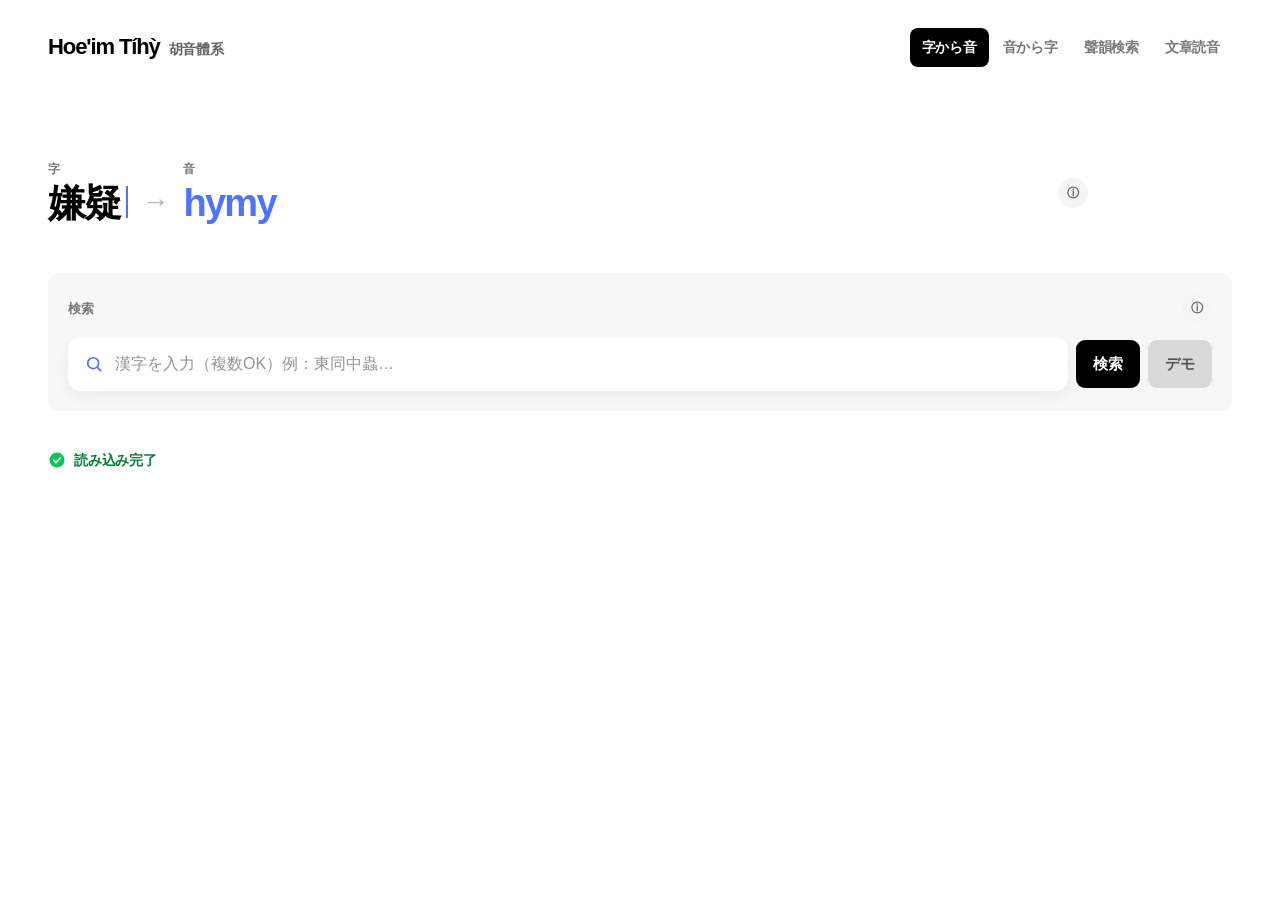
==== commit 9ae2c68e: "Add files via upload" ====
--- a/index.html
+++ b/index.html
@@ -66,7 +66,7 @@
 
 <script src="./Kuankhiunn0704.txt.js?v=20260331a"></script>
 <script src="./frequency-reading-overrides.js?v=20260901f"></script>
-<script src="./dictionary-core.js?v=20260901f"></script>
+<script src="./dictionary-core.js?v=20260902a"></script>
 <script src="./tool-demo-terms.js?v=20260901c"></script>
 <script src="./tool-demos.js?v=20260901a"></script>
 <script>
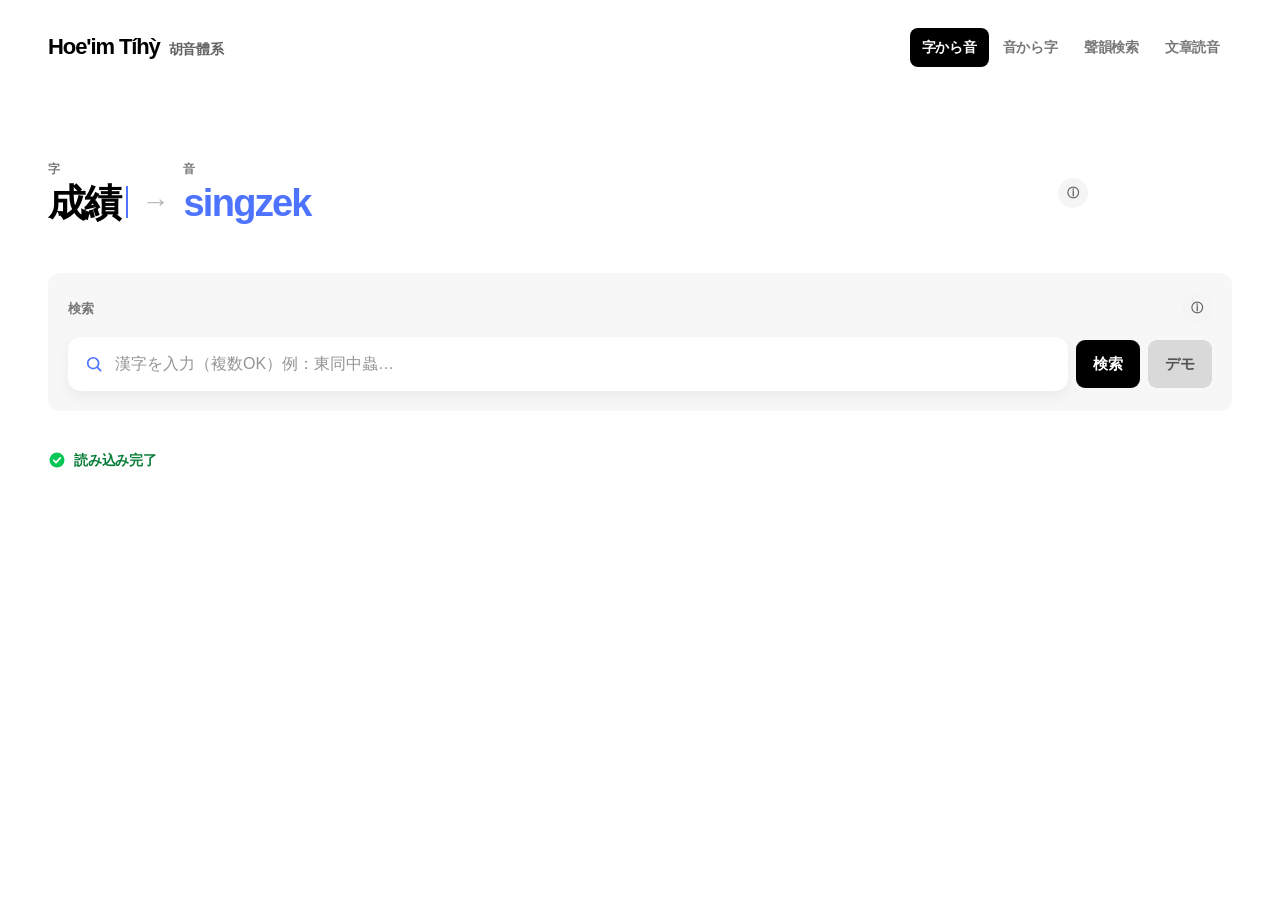
==== commit 614fc9ba: "Add files via upload" ====
--- a/index.html
+++ b/index.html
@@ -65,9 +65,9 @@
 </div>
 
 <script src="./Kuankhiunn0704.txt.js?v=20260331a"></script>
-<script src="./frequency-reading-overrides.js?v=20260901f"></script>
+<script src="./frequency-reading-overrides.js?v=20260902d"></script>
 <script src="./dictionary-core.js?v=20260902a"></script>
-<script src="./tool-demo-terms.js?v=20260901c"></script>
+<script src="./tool-demo-terms.js?v=20260904a"></script>
 <script src="./tool-demos.js?v=20260901a"></script>
 <script>
 const core = window.HuDictionaryCore;
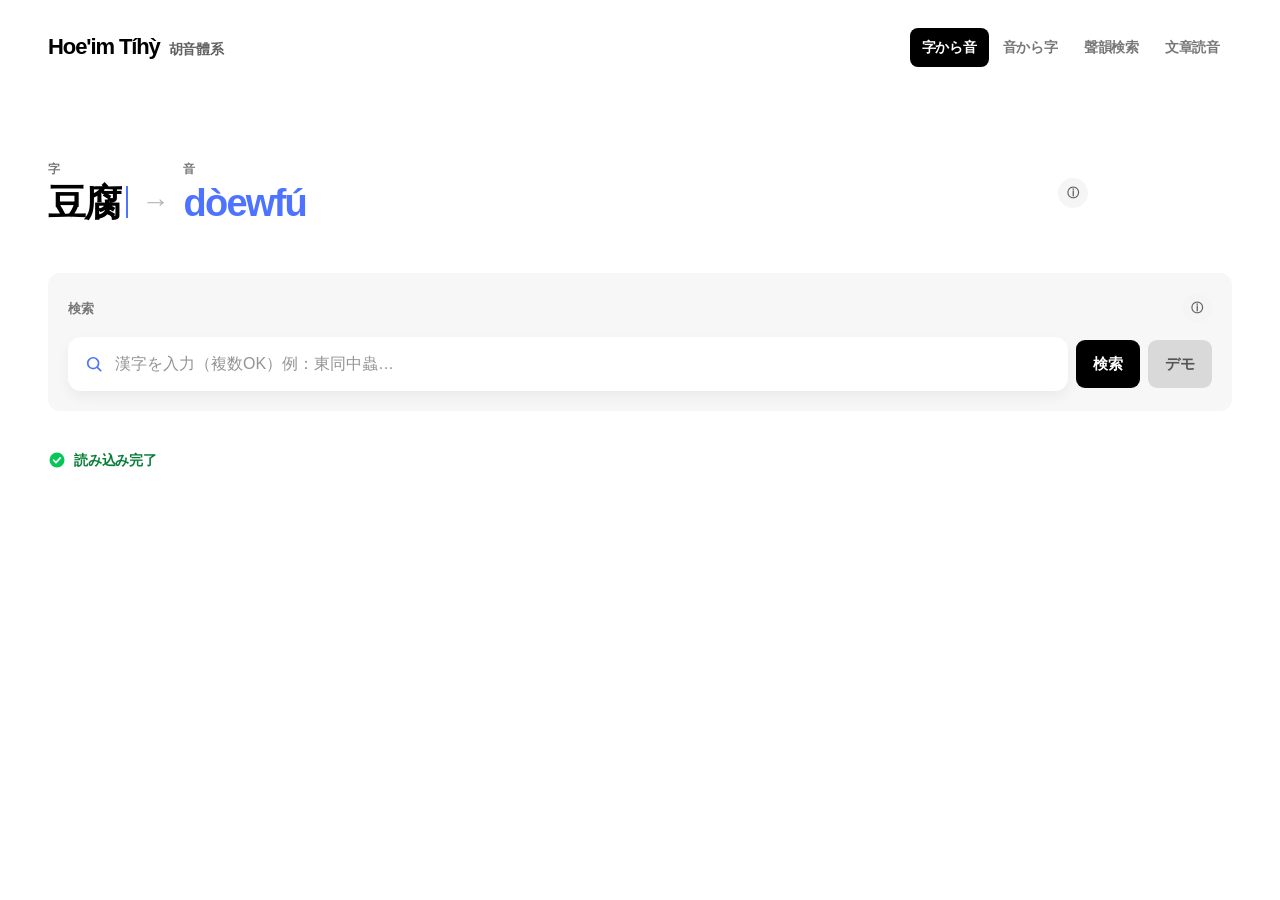
==== commit 276c4953: "Add files via upload" ====
--- a/index.html
+++ b/index.html
@@ -65,8 +65,8 @@
 </div>
 
 <script src="./Kuankhiunn0704.txt.js?v=20260331a"></script>
-<script src="./frequency-reading-overrides.js?v=20260902d"></script>
-<script src="./dictionary-core.js?v=20260902a"></script>
+<script src="./frequency-reading-overrides.js?v=20260914b"></script>
+<script src="./dictionary-core.js?v=20260914a"></script>
 <script src="./tool-demo-terms.js?v=20260904a"></script>
 <script src="./tool-demos.js?v=20260901a"></script>
 <script>
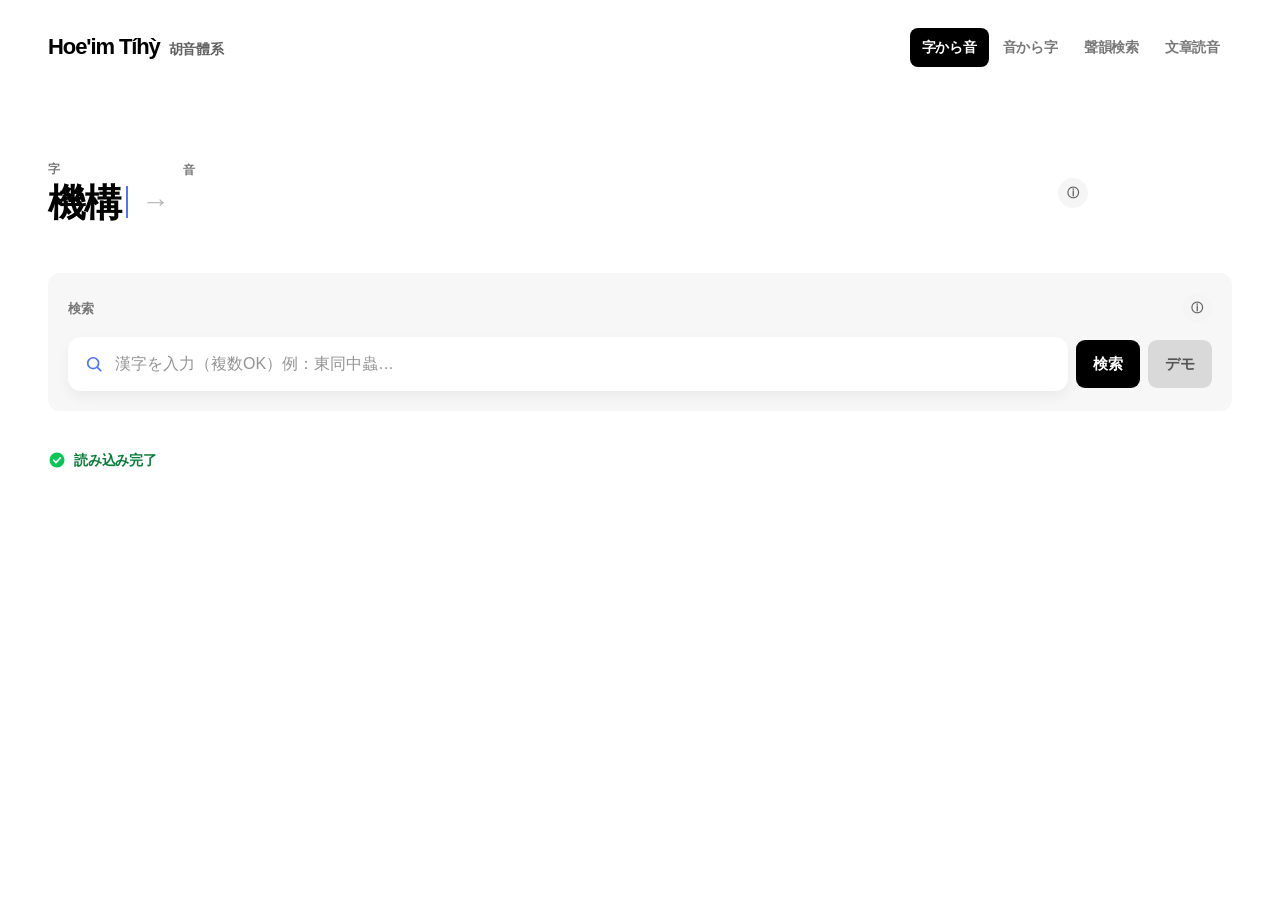
==== commit 79c3b158: "Add files via upload" ====
--- a/index.html
+++ b/index.html
@@ -65,8 +65,8 @@
 </div>
 
 <script src="./Kuankhiunn0704.txt.js?v=20260331a"></script>
-<script src="./frequency-reading-overrides.js?v=20260914b"></script>
-<script src="./dictionary-core.js?v=20260914a"></script>
+<script src="./frequency-reading-overrides.js?v=20260921c"></script>
+<script src="./dictionary-core.js?v=20260920a"></script>
 <script src="./tool-demo-terms.js?v=20260904a"></script>
 <script src="./tool-demos.js?v=20260901a"></script>
 <script>
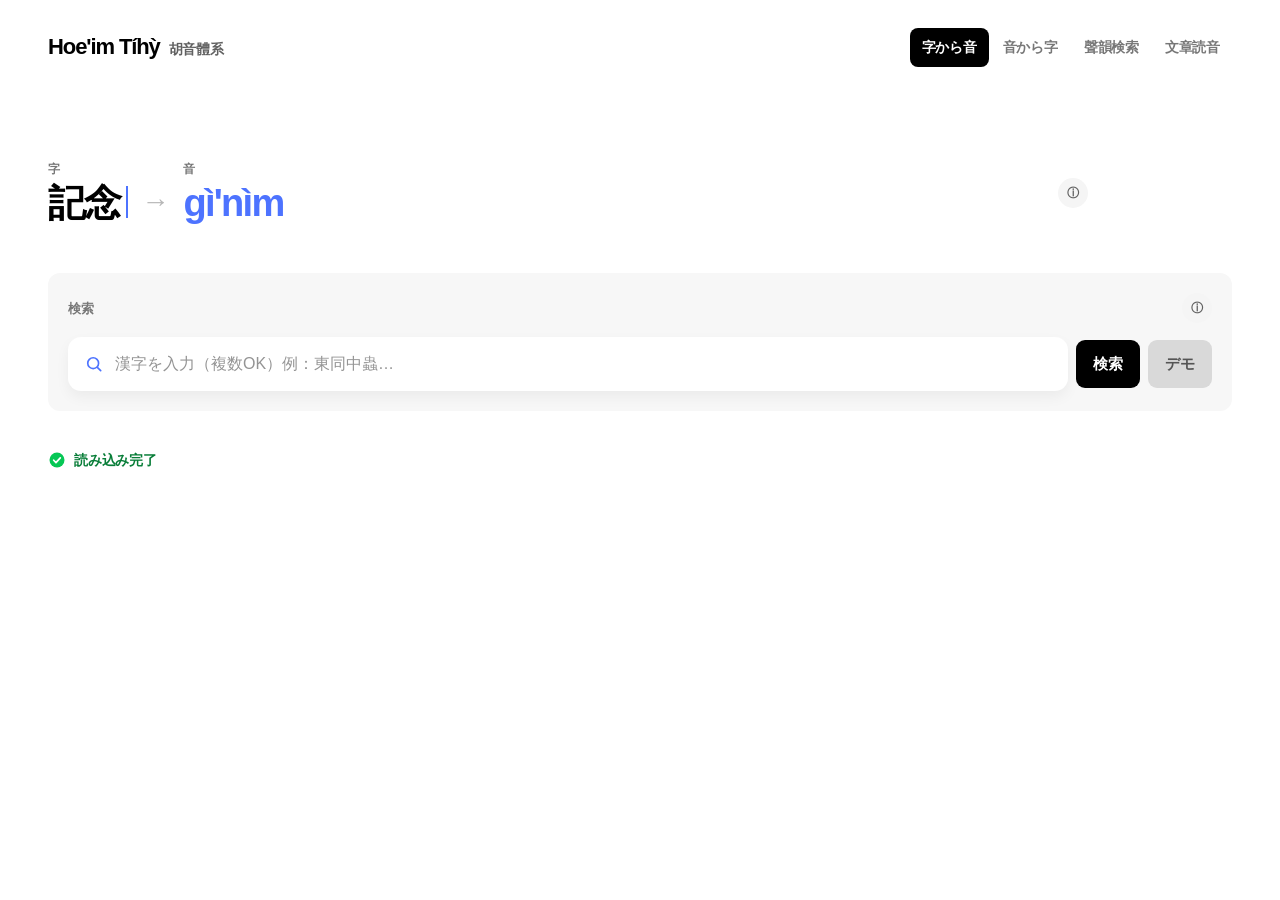
==== commit 9c3b36a5: "Publish latest dictionary site" ====
--- a/index.html
+++ b/index.html
@@ -4,7 +4,7 @@
   <meta charset="utf-8" />
   <meta name="viewport" content="width=device-width,initial-scale=1" />
   <title>Hoe'im Tíhỳ 胡音體系 | 字から音</title>
-  <link rel="stylesheet" href="./site.css?v=20260829g" />
+  <link rel="stylesheet" href="./site.css?v=20260921a" />
 </head>
 <body>
 <div class="appShell">
@@ -65,10 +65,10 @@
 </div>
 
 <script src="./Kuankhiunn0704.txt.js?v=20260331a"></script>
-<script src="./frequency-reading-overrides.js?v=20260921c"></script>
-<script src="./dictionary-core.js?v=20260920a"></script>
+<script src="./frequency-reading-overrides.js?v=20260921d"></script>
+<script src="./dictionary-core.js?v=20261006b"></script>
 <script src="./tool-demo-terms.js?v=20260904a"></script>
-<script src="./tool-demos.js?v=20260901a"></script>
+<script src="./tool-demos.js?v=20260921a"></script>
 <script>
 const core = window.HuDictionaryCore;
 let dictionary = null;
--- a/site.css
+++ b/site.css
@@ -935,6 +935,16 @@
   color: var(--white);
 }
 
+.transcriptionRecommendation {
+  display: inline-block;
+  margin: 0 4px 0 2px;
+  color: var(--blue);
+  font-size: 11px;
+  font-weight: 700;
+  line-height: 18px;
+  vertical-align: middle;
+}
+
 .floatingMemo {
   position: fixed;
   top: 0;
